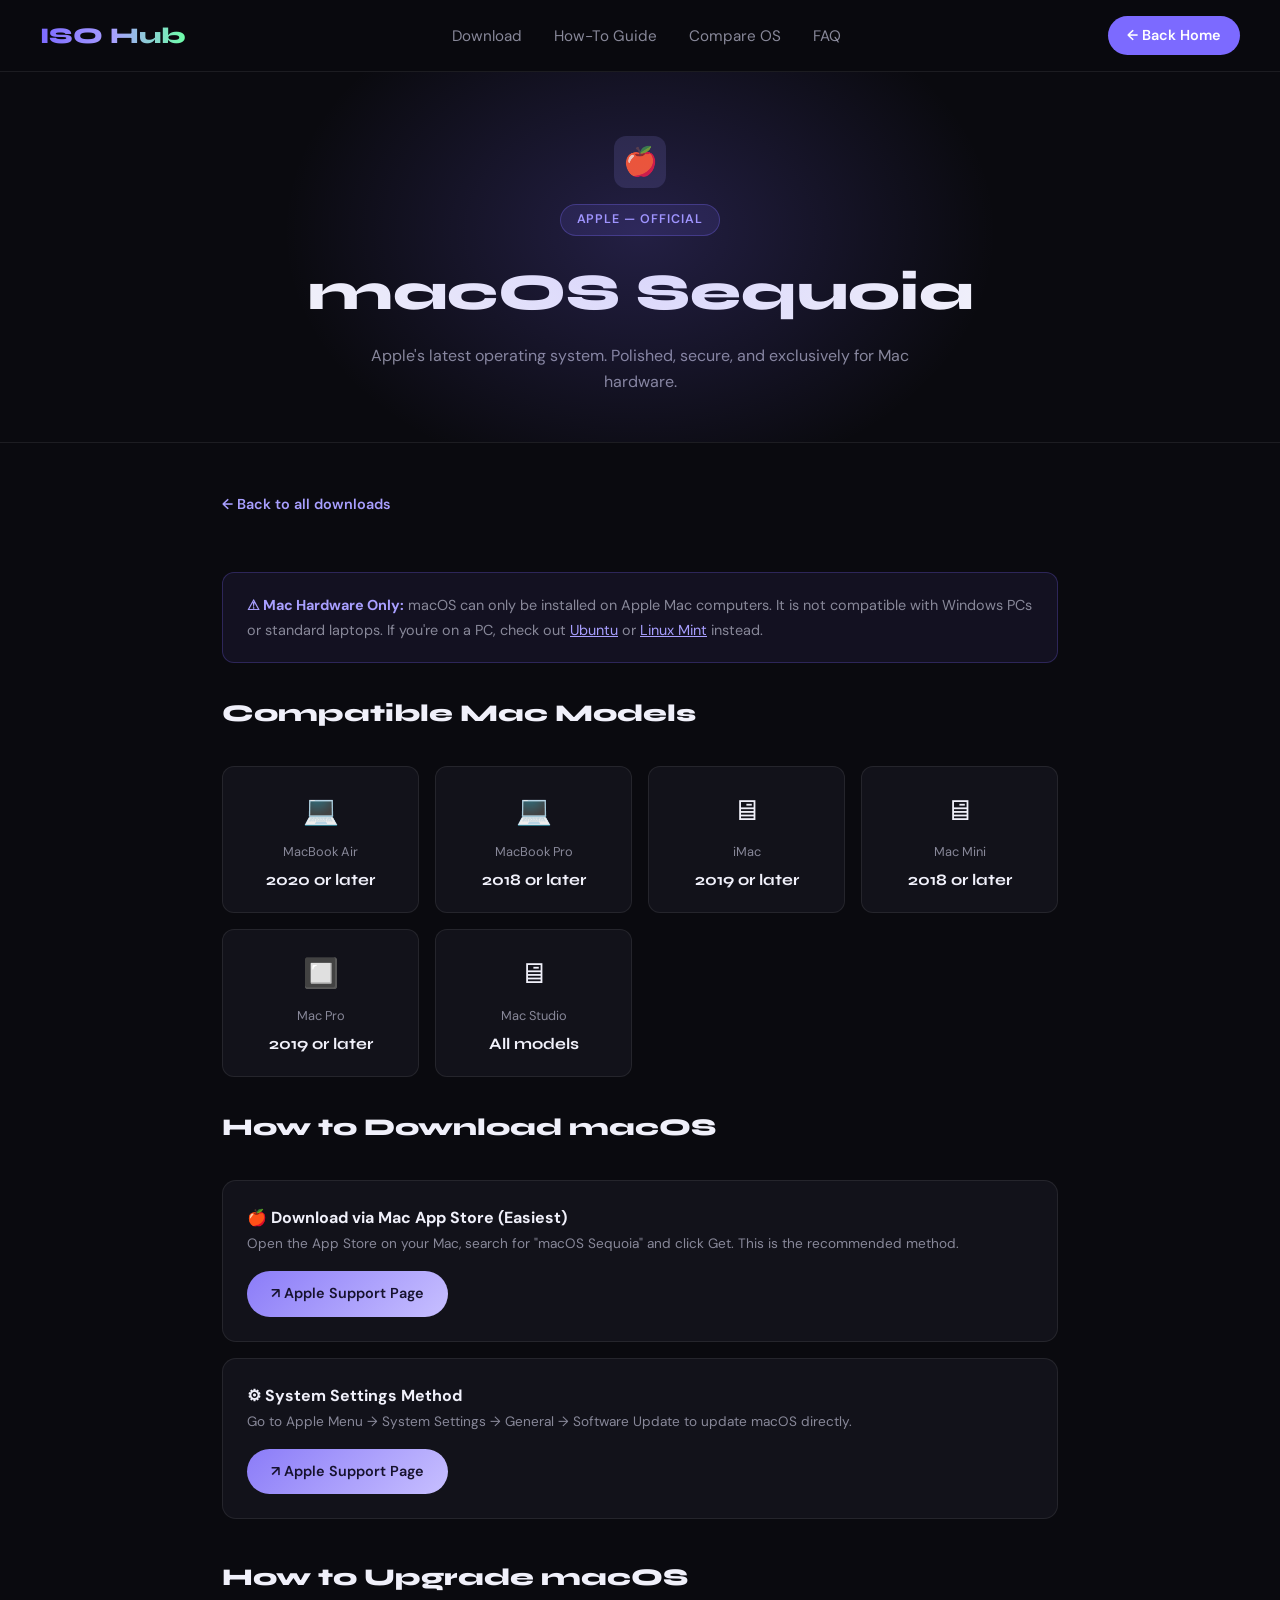
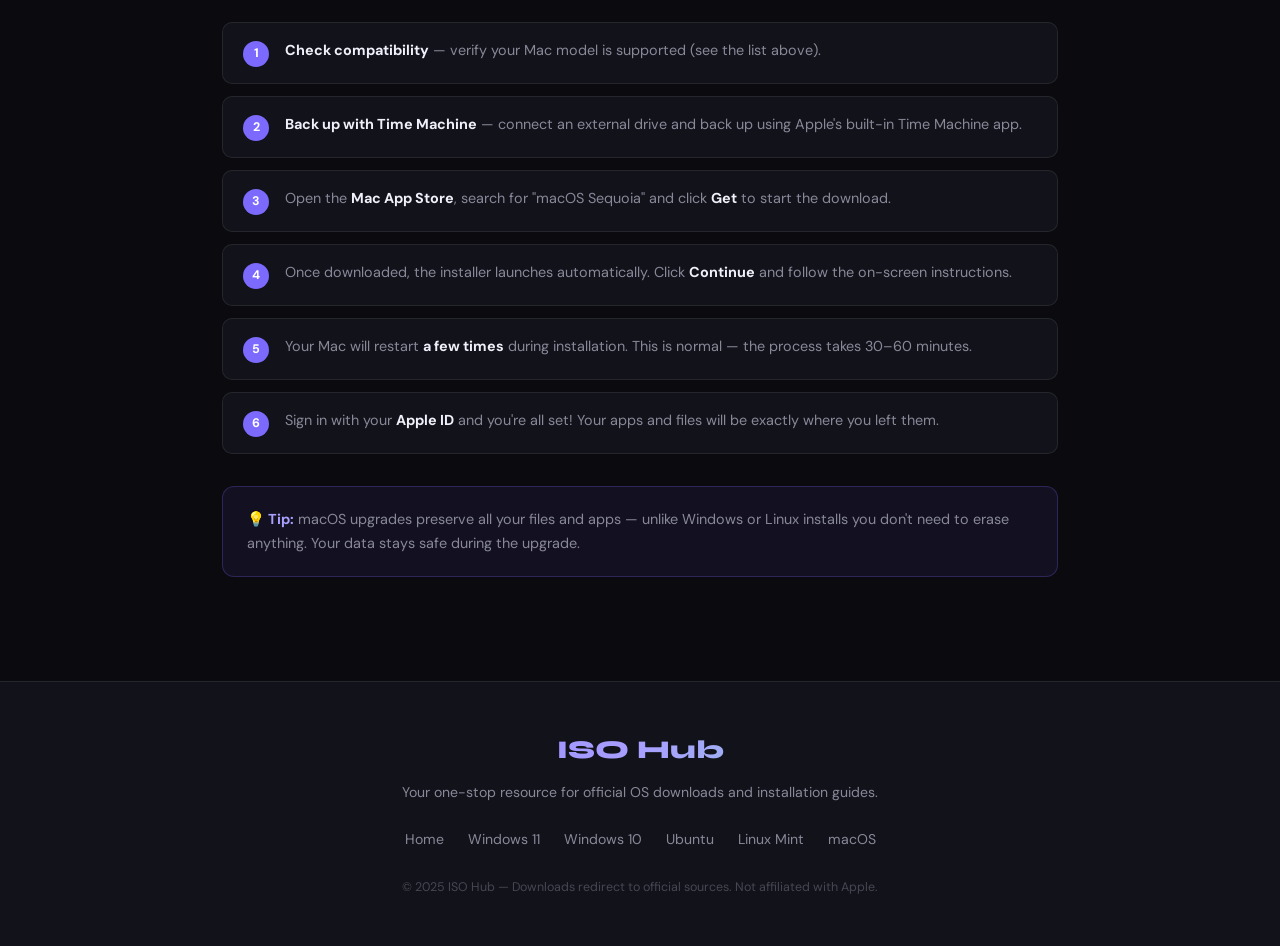
==== macos.html @ 663eac6d "macos.html" ====
<!DOCTYPE html>
<html lang="en">
<head>
<meta charset="UTF-8"/>
<meta name="viewport" content="width=device-width, initial-scale=1.0"/>
<title>macOS Sequoia — ISO Hub</title>
<link href="https://fonts.googleapis.com/css2?family=Syne:wght@400;700;800&family=DM+Sans:wght@400;500;600&display=swap" rel="stylesheet"/>
<link rel="stylesheet" href="style.css"/>
</head>
<body>

<nav>
  <a class="nav-logo" href="index.html">ISO Hub</a>
  <ul class="nav-links">
    <li><a href="index.html#os">Download</a></li>
    <li><a href="index.html#guide">How-To Guide</a></li>
    <li><a href="index.html#compare">Compare OS</a></li>
    <li><a href="index.html#faq">FAQ</a></li>
  </ul>
  <a class="nav-cta" href="index.html">← Back Home</a>
</nav>

<div class="page-hero">
  <div class="hero-glow"></div>
  <div class="os-icon mac" style="margin:0 auto 1rem">🍎</div>
  <span class="section-tag">Apple — Official</span>
  <h1>macOS Sequoia</h1>
  <p>Apple's latest operating system. Polished, secure, and exclusively for Mac hardware.</p>
</div>

<div class="page-content">
  <a class="back-link" href="index.html">← Back to all downloads</a>

  <div class="info-box">
    <strong>⚠ Mac Hardware Only:</strong> macOS can only be installed on Apple Mac computers. It is not compatible with Windows PCs or standard laptops. If you're on a PC, check out <a href="ubuntu.html" style="color:var(--accent2)">Ubuntu</a> or <a href="mint.html" style="color:var(--accent2)">Linux Mint</a> instead.
  </div>

  <h2 class="section-title" style="font-size:1.5rem;margin:2rem 0 1rem">Compatible Mac Models</h2>
  <div class="req-grid">
    <div class="req-card"><div class="req-icon">💻</div><div class="req-label">MacBook Air</div><div class="req-value">2020 or later</div></div>
    <div class="req-card"><div class="req-icon">💻</div><div class="req-label">MacBook Pro</div><div class="req-value">2018 or later</div></div>
    <div class="req-card"><div class="req-icon">🖥</div><div class="req-label">iMac</div><div class="req-value">2019 or later</div></div>
    <div class="req-card"><div class="req-icon">🖥</div><div class="req-label">Mac Mini</div><div class="req-value">2018 or later</div></div>
    <div class="req-card"><div class="req-icon">🔲</div><div class="req-label">Mac Pro</div><div class="req-value">2019 or later</div></div>
    <div class="req-card"><div class="req-icon">🖥</div><div class="req-label">Mac Studio</div><div class="req-value">All models</div></div>
  </div>

  <h2 class="section-title" style="font-size:1.5rem;margin:2rem 0 1rem">How to Download macOS</h2>
  <div class="dl-options">
    <div class="dl-option">
      <div class="dl-option-info">
        <div class="dl-name">🍎 Download via Mac App Store (Easiest)</div>
        <div class="dl-detail">Open the App Store on your Mac, search for "macOS Sequoia" and click Get. This is the recommended method.</div>
      </div>
      <a class="dl-link mac" href="https://support.apple.com/en-us/105113" target="_blank" rel="noopener">↗ Apple Support Page</a>
    </div>
    <div class="dl-option">
      <div class="dl-option-info">
        <div class="dl-name">⚙ System Settings Method</div>
        <div class="dl-detail">Go to Apple Menu → System Settings → General → Software Update to update macOS directly.</div>
      </div>
      <a class="dl-link mac" href="https://support.apple.com/en-us/105113" target="_blank" rel="noopener">↗ Apple Support Page</a>
    </div>
  </div>

  <h2 class="section-title" style="font-size:1.5rem;margin:2.5rem 0 1rem">How to Upgrade macOS</h2>
  <ul class="steps-list">
    <li><div class="step-num">1</div><div class="step-text"><strong>Check compatibility</strong> — verify your Mac model is supported (see the list above).</div></li>
    <li><div class="step-num">2</div><div class="step-text"><strong>Back up with Time Machine</strong> — connect an external drive and back up using Apple's built-in Time Machine app.</div></li>
    <li><div class="step-num">3</div><div class="step-text">Open the <strong>Mac App Store</strong>, search for "macOS Sequoia" and click <strong>Get</strong> to start the download.</div></li>
    <li><div class="step-num">4</div><div class="step-text">Once downloaded, the installer launches automatically. Click <strong>Continue</strong> and follow the on-screen instructions.</div></li>
    <li><div class="step-num">5</div><div class="step-text">Your Mac will restart <strong>a few times</strong> during installation. This is normal — the process takes 30–60 minutes.</div></li>
    <li><div class="step-num">6</div><div class="step-text">Sign in with your <strong>Apple ID</strong> and you're all set! Your apps and files will be exactly where you left them.</div></li>
  </ul>

  <div class="info-box" style="margin-top:2rem">
    <strong>💡 Tip:</strong> macOS upgrades preserve all your files and apps — unlike Windows or Linux installs you don't need to erase anything. Your data stays safe during the upgrade.
  </div>
</div>

<footer>
  <div class="footer-logo">ISO Hub</div>
  <p class="footer-text">Your one-stop resource for official OS downloads and installation guides.</p>
  <div class="footer-links">
    <a href="index.html">Home</a>
    <a href="windows11.html">Windows 11</a>
    <a href="windows10.html">Windows 10</a>
    <a href="ubuntu.html">Ubuntu</a>
    <a href="mint.html">Linux Mint</a>
    <a href="macos.html">macOS</a>
  </div>
  <div class="footer-bottom">© 2025 ISO Hub — Downloads redirect to official sources. Not affiliated with Apple.</div>
</footer>
</body>
</html>
---- style.css ----
/* ── RESET & VARIABLES ── */
*, *::before, *::after { box-sizing: border-box; margin: 0; padding: 0; }

:root {
  --bg:      #0a0a0f;
  --bg2:     #12121a;
  --bg3:     #1a1a26;
  --text:    #f0f0fa;
  --muted:   #888899;
  --border:  rgba(255,255,255,0.08);
  --accent:  #7c6aff;
  --accent2: #a89fff;
  --win:     #0078D4;
  --win2:    #00b4ff;
  --ubu:     #E95420;
  --ubu2:    #ff7a52;
  --mac:     #a29bfe;
  --mac2:    #c7bfff;
  --lin:     #2ecc71;
  --lin2:    #6dffa8;
  --radius:  16px;
  --font-head: 'Syne', sans-serif;
  --font-body: 'DM Sans', sans-serif;
}

html { scroll-behavior: smooth; }

body {
  background: var(--bg);
  color: var(--text);
  font-family: var(--font-body);
  font-size: 16px;
  line-height: 1.6;
  overflow-x: hidden;
}

/* ── NAV ── */
nav {
  position: sticky; top: 0; z-index: 100;
  display: flex; align-items: center; justify-content: space-between;
  padding: 1rem 2.5rem;
  background: rgba(10,10,15,0.88);
  backdrop-filter: blur(18px);
  border-bottom: 1px solid var(--border);
}
.nav-logo {
  font-family: var(--font-head);
  font-size: 1.4rem; font-weight: 800;
  background: linear-gradient(90deg,#7c6aff,#a89fff,#6dffa8);
  -webkit-background-clip: text; -webkit-text-fill-color: transparent;
  text-decoration: none;
}
.nav-links { display: flex; gap: 2rem; list-style: none; }
.nav-links a { color: var(--muted); text-decoration: none; font-size: 0.95rem; transition: color .2s; }
.nav-links a:hover { color: var(--text); }
.nav-cta {
  background: var(--accent); color: #fff;
  padding: .5rem 1.2rem; border-radius: 999px;
  text-decoration: none; font-size: .9rem; font-weight: 600;
  transition: opacity .2s;
}
.nav-cta:hover { opacity: .85; }

/* ── HERO ── */
.hero {
  position: relative; overflow: hidden;
  padding: 7rem 2rem 5rem; text-align: center;
}
.hero-glow {
  position: absolute; top: -140px; left: 50%; transform: translateX(-50%);
  width: 720px; height: 520px;
  background: radial-gradient(ellipse, rgba(124,106,255,.22) 0%, transparent 70%);
  pointer-events: none;
}
.hero h1 {
  font-family: var(--font-head);
  font-size: clamp(2.4rem,6vw,4.5rem);
  font-weight: 800; line-height: 1.1; margin-bottom: 1.25rem;
}
.gradient-text {
  background: linear-gradient(90deg,#7c6aff,#c7bfff,#6dffa8);
  -webkit-background-clip: text; -webkit-text-fill-color: transparent;
}
.hero-sub { color: var(--muted); font-size: 1.1rem; max-width: 600px; margin: 0 auto 2.5rem; }
.hero-btns { display: flex; gap: 1rem; justify-content: center; flex-wrap: wrap; }

/* ── BUTTONS ── */
.btn-primary {
  background: var(--accent); color: #fff;
  padding: .85rem 2rem; border-radius: 999px;
  text-decoration: none; font-weight: 600; font-size: 1rem;
  display: inline-flex; align-items: center; gap: .5rem;
  transition: transform .2s, opacity .2s;
}
.btn-primary:hover { transform: translateY(-2px); opacity: .9; }
.btn-secondary {
  border: 1px solid var(--border); color: var(--text);
  padding: .85rem 2rem; border-radius: 999px;
  text-decoration: none; font-weight: 500; font-size: 1rem;
  transition: background .2s;
}
.btn-secondary:hover { background: var(--bg3); }

/* ── SECTIONS ── */
.section { padding: 5rem 2rem; max-width: 1200px; margin: 0 auto; }
.alt-bg { background: var(--bg2); max-width: 100%; padding: 5rem 2rem; }
.alt-bg > * { max-width: 1200px; margin-left: auto; margin-right: auto; }

.section-tag {
  display: inline-block;
  background: rgba(124,106,255,.13); color: var(--accent2);
  border: 1px solid rgba(124,106,255,.3);
  padding: .3rem 1rem; border-radius: 999px;
  font-size: .78rem; font-weight: 600; letter-spacing: .08em; text-transform: uppercase;
  margin-bottom: 1rem;
}
.section-title {
  font-family: var(--font-head);
  font-size: clamp(1.8rem,4vw,2.7rem); font-weight: 800; margin-bottom: .75rem;
}
.section-sub { color: var(--muted); max-width: 580px; font-size: 1rem; }

/* ── OS CARD GRID ── */
.os-grid {
  display: grid;
  grid-template-columns: repeat(auto-fill, minmax(300px,1fr));
  gap: 1.5rem; margin-top: 3rem;
}
.os-card {
  background: var(--bg2); border: 1px solid var(--border);
  border-radius: var(--radius); padding: 1.75rem;
  position: relative; overflow: hidden;
  transition: transform .25s, box-shadow .25s, border-color .25s;
}
.os-card:hover { transform: translateY(-6px); box-shadow: 0 22px 60px rgba(0,0,0,.45); }
.os-card.windows:hover { border-color: rgba(0,120,212,.4); box-shadow: 0 22px 60px rgba(0,120,212,.12); }
.os-card.ubuntu:hover  { border-color: rgba(233,84,32,.4);  box-shadow: 0 22px 60px rgba(233,84,32,.12); }
.os-card.macos:hover   { border-color: rgba(162,155,254,.4);box-shadow: 0 22px 60px rgba(162,155,254,.12);}
.os-card.linux:hover   { border-color: rgba(46,204,113,.4); box-shadow: 0 22px 60px rgba(46,204,113,.12); }

.card-bar { position: absolute; top: 0; left: 0; right: 0; height: 3px; }
.win-bar { background: linear-gradient(90deg,var(--win),var(--win2)); }
.ubu-bar { background: linear-gradient(90deg,var(--ubu),var(--ubu2)); }
.mac-bar { background: linear-gradient(90deg,var(--mac),var(--mac2)); }
.lin-bar { background: linear-gradient(90deg,var(--lin),var(--lin2)); }

.os-icon {
  width: 52px; height: 52px; border-radius: 12px;
  display: flex; align-items: center; justify-content: center;
  font-size: 1.75rem; margin-bottom: 1rem;
}
.os-icon.win { background: rgba(0,120,212,.15); }
.os-icon.ubu { background: rgba(233,84,32,.15); }
.os-icon.mac { background: rgba(162,155,254,.15); }
.os-icon.lin { background: rgba(46,204,113,.15); }

.os-name    { font-family: var(--font-head); font-size: 1.2rem; font-weight: 700; margin-bottom: .25rem; }
.os-version { color: var(--muted); font-size: .82rem; margin-bottom: .7rem; }
.os-desc    { color: var(--muted); font-size: .9rem; line-height: 1.55; margin-bottom: 1.2rem; }

.os-tags { display: flex; flex-wrap: wrap; gap: .4rem; margin-bottom: 1.4rem; }
.tag {
  font-size: .74rem; padding: .22rem .65rem; border-radius: 999px;
  border: 1px solid var(--border); color: var(--muted);
}
.tag.green  { color:#6dffa8; border-color:rgba(109,255,168,.25); background:rgba(109,255,168,.06); }
.tag.blue   { color:#7ec8ff; border-color:rgba(126,200,255,.25); background:rgba(126,200,255,.06); }
.tag.purple { color:var(--accent2); border-color:rgba(168,159,255,.25); background:rgba(168,159,255,.06); }
.tag.orange { color:#ff9a6d; border-color:rgba(255,154,109,.25); background:rgba(255,154,109,.06); }

.download-btn {
  display: flex; align-items: center; justify-content: center; gap: .5rem;
  width: 100%; padding: .75rem; border-radius: 10px;
  font-weight: 600; font-size: .95rem; text-decoration: none;
  transition: opacity .2s, transform .15s; border: none; cursor: pointer;
}
.download-btn:hover { opacity: .88; transform: scale(.99); }
.btn-win { background: linear-gradient(135deg,var(--win),var(--win2)); color:#fff; }
.btn-ubu { background: linear-gradient(135deg,var(--ubu),var(--ubu2)); color:#fff; }
.btn-mac { background: linear-gradient(135deg,#8b7cf8,var(--mac2));  color:#16122e; }
.btn-lin { background: linear-gradient(135deg,var(--lin),var(--lin2)); color:#061a0e; }

/* ── DISTRO GRID ── */
.distro-grid {
  display: grid;
  grid-template-columns: repeat(auto-fill, minmax(220px,1fr));
  gap: 1rem; margin-top: 2.5rem;
}
.distro-card {
  background: var(--bg2); border: 1px solid var(--border);
  border-radius: 12px; padding: 1.1rem 1.25rem;
  display: flex; align-items: center; gap: .9rem;
  text-decoration: none; color: var(--text);
  transition: background .2s, border-color .2s, transform .2s;
}
.distro-card:hover { background: var(--bg3); border-color:rgba(124,106,255,.35); transform:translateY(-3px); }
.distro-logo { font-size: 1.65rem; }
.distro-name { font-weight: 600; font-size: .95rem; margin-bottom: .15rem; }
.distro-use  { color: var(--muted); font-size: .78rem; }

/* ── GUIDE CARDS ── */
.guide-cards {
  display: grid;
  grid-template-columns: repeat(auto-fill,minmax(300px,1fr));
  gap: 1.5rem; margin-top: 3rem;
}
.guide-card {
  background: var(--bg3); border: 1px solid var(--border);
  border-radius: var(--radius); padding: 2rem;
  position: relative; overflow: hidden;
  transition: transform .25s, border-color .25s;
}
.guide-card:hover { transform: translateY(-4px); border-color: rgba(124,106,255,.4); }
.guide-step {
  font-family: var(--font-head); font-size: 3.5rem; font-weight: 800;
  color: rgba(124,106,255,.1); position: absolute; top: .75rem; right: 1.25rem; line-height: 1;
}
.guide-icon  { font-size: 1.9rem; margin-bottom: .9rem; }
.guide-title { font-family: var(--font-head); font-size: 1.05rem; font-weight: 700; margin-bottom: .45rem; }
.guide-text  { color: var(--muted); font-size: .88rem; line-height: 1.65; }
.guide-text strong { color: var(--text); }

/* ── COMPARISON TABLE ── */
.compare-wrap {
  overflow-x: auto; margin-top: 2.5rem;
  border-radius: var(--radius); border: 1px solid var(--border);
}
table { width: 100%; border-collapse: collapse; background: var(--bg2); }
thead tr { background: var(--bg3); }
th {
  padding: 1rem 1.25rem; text-align: left;
  font-family: var(--font-head); font-size: .88rem; font-weight: 700;
  color: var(--muted); border-bottom: 1px solid var(--border); white-space: nowrap;
}
td { padding: .9rem 1.25rem; font-size: .88rem; border-bottom: 1px solid var(--border); }
tr:last-child td { border-bottom: none; }
tr:hover td { background: rgba(255,255,255,.02); }
.check { color: #6dffa8; }
.cross  { color: #ff7a7a; }
.half   { color: #ffcc6d; }

/* ── FAQ ── */
.faq-list { margin-top: 2.5rem; display: flex; flex-direction: column; gap: .75rem; }
.faq-item { background: var(--bg2); border: 1px solid var(--border); border-radius: 12px; overflow: hidden; }
.faq-q {
  width: 100%; background: none; border: none; cursor: pointer;
  display: flex; justify-content: space-between; align-items: center;
  padding: 1.2rem 1.5rem; color: var(--text);
  font-family: var(--font-body); font-size: .98rem; font-weight: 600;
  text-align: left; transition: background .2s;
}
.faq-q:hover { background: var(--bg3); }
.faq-q .arrow { font-size: .9rem; color: var(--muted); transition: transform .25s; }
.faq-q.open .arrow { transform: rotate(180deg); }
.faq-a {
  max-height: 0; overflow: hidden;
  transition: max-height .35s ease, padding .25s ease;
  color: var(--muted); font-size: .9rem; line-height: 1.7; padding: 0 1.5rem;
}
.faq-a.open { max-height: 300px; padding: 0 1.5rem 1.2rem; }

/* ── DOWNLOAD PAGE (sub-pages) ── */
.page-hero {
  padding: 4rem 2rem 3rem; text-align: center;
  border-bottom: 1px solid var(--border); position: relative; overflow: hidden;
}
.page-hero .hero-glow { top: -100px; }
.page-hero h1 { font-family: var(--font-head); font-size: clamp(2rem,5vw,3.2rem); font-weight: 800; margin-bottom: .6rem; }
.page-hero p  { color: var(--muted); font-size: 1rem; max-width: 560px; margin: 0 auto; }

.page-content { max-width: 900px; margin: 0 auto; padding: 3rem 2rem 5rem; }

.req-grid {
  display: grid; grid-template-columns: repeat(auto-fill,minmax(180px,1fr));
  gap: 1rem; margin: 2rem 0;
}
.req-card {
  background: var(--bg2); border: 1px solid var(--border);
  border-radius: 12px; padding: 1.25rem; text-align: center;
}
.req-icon  { font-size: 1.8rem; margin-bottom: .6rem; }
.req-label { color: var(--muted); font-size: .8rem; margin-bottom: .25rem; }
.req-value { font-family: var(--font-head); font-weight: 700; font-size: 1rem; }

.dl-options { display: flex; flex-direction: column; gap: 1rem; margin: 2rem 0; }
.dl-option {
  background: var(--bg2); border: 1px solid var(--border);
  border-radius: 14px; padding: 1.5rem;
  display: flex; align-items: center; justify-content: space-between;
  gap: 1rem; flex-wrap: wrap;
  transition: border-color .2s, background .2s;
}
.dl-option:hover { background: var(--bg3); }
.dl-option-info .dl-name { font-weight: 700; font-size: 1rem; margin-bottom: .2rem; }
.dl-option-info .dl-detail { color: var(--muted); font-size: .85rem; }
.dl-link {
  display: inline-flex; align-items: center; gap: .5rem;
  padding: .7rem 1.5rem; border-radius: 999px;
  font-weight: 600; font-size: .9rem; text-decoration: none;
  white-space: nowrap; transition: opacity .2s, transform .15s;
}
.dl-link:hover { opacity: .88; transform: translateY(-1px); }
.dl-link.win { background: linear-gradient(135deg,var(--win),var(--win2)); color:#fff; }
.dl-link.ubu { background: linear-gradient(135deg,var(--ubu),var(--ubu2)); color:#fff; }
.dl-link.mac { background: linear-gradient(135deg,#8b7cf8,var(--mac2)); color:#16122e; }
.dl-link.lin { background: linear-gradient(135deg,var(--lin),var(--lin2)); color:#061a0e; }

.info-box {
  background: rgba(124,106,255,.08); border: 1px solid rgba(124,106,255,.25);
  border-radius: 12px; padding: 1.25rem 1.5rem; margin: 1.5rem 0;
  color: var(--muted); font-size: .9rem; line-height: 1.7;
}
.info-box strong { color: var(--accent2); }

.steps-list { list-style: none; display: flex; flex-direction: column; gap: .75rem; margin: 1.5rem 0; }
.steps-list li {
  display: flex; gap: 1rem; align-items: flex-start;
  background: var(--bg2); border: 1px solid var(--border);
  border-radius: 10px; padding: 1rem 1.25rem;
}
.step-num {
  background: var(--accent); color: #fff;
  width: 26px; height: 26px; border-radius: 50%;
  display: flex; align-items: center; justify-content: center;
  font-size: .78rem; font-weight: 700; flex-shrink: 0; margin-top: 2px;
}
.step-text { font-size: .9rem; line-height: 1.6; color: var(--muted); }
.step-text strong { color: var(--text); }

.back-link {
  display: inline-flex; align-items: center; gap: .5rem;
  color: var(--accent2); text-decoration: none; font-size: .9rem; font-weight: 600;
  margin-bottom: 2rem; transition: gap .2s;
}
.back-link:hover { gap: .8rem; }

/* ── FOOTER ── */
footer {
  background: var(--bg2); border-top: 1px solid var(--border);
  padding: 3rem 2rem; text-align: center;
}
.footer-logo {
  font-family: var(--font-head); font-size: 1.6rem; font-weight: 800;
  background: linear-gradient(90deg,#7c6aff,#a89fff,#6dffa8);
  -webkit-background-clip: text; -webkit-text-fill-color: transparent;
  margin-bottom: .65rem;
}
.footer-text  { color: var(--muted); font-size: .88rem; margin-bottom: 1.5rem; }
.footer-links { display: flex; gap: 1.5rem; justify-content: center; flex-wrap: wrap; }
.footer-links a { color: var(--muted); text-decoration: none; font-size: .88rem; transition: color .2s; }
.footer-links a:hover { color: var(--text); }
.footer-bottom { margin-top: 1.75rem; color: rgba(136,136,153,.45); font-size: .78rem; }

/* ── SCROLL REVEAL ── */
.reveal { opacity: 0; transform: translateY(26px); transition: opacity .6s ease, transform .6s ease; }
.reveal.visible { opacity: 1; transform: none; }

/* ── RESPONSIVE ── */
@media (max-width: 640px) {
  nav { padding: 1rem 1.25rem; }
  .nav-links { display: none; }
  .hero { padding: 5rem 1.25rem 3.5rem; }
  .section { padding: 3rem 1.25rem; }
  .dl-option { flex-direction: column; align-items: flex-start; }
}
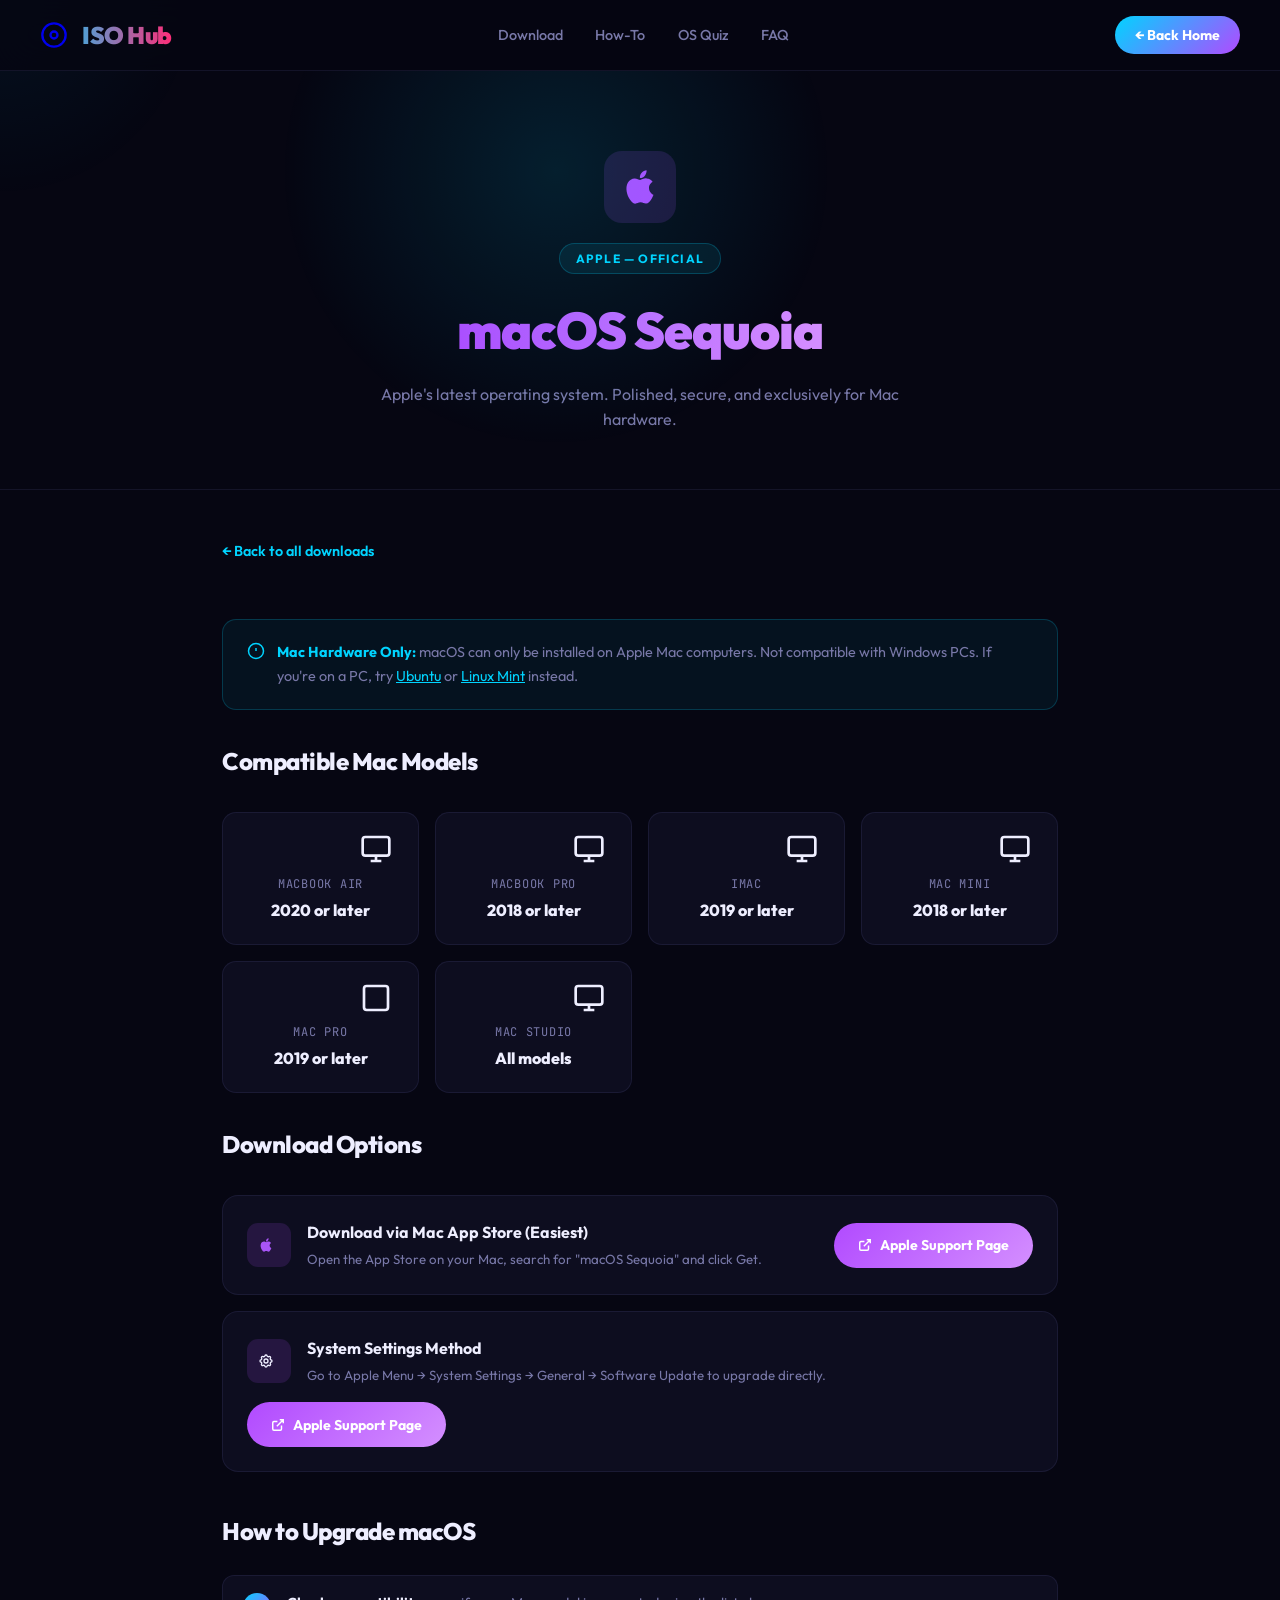
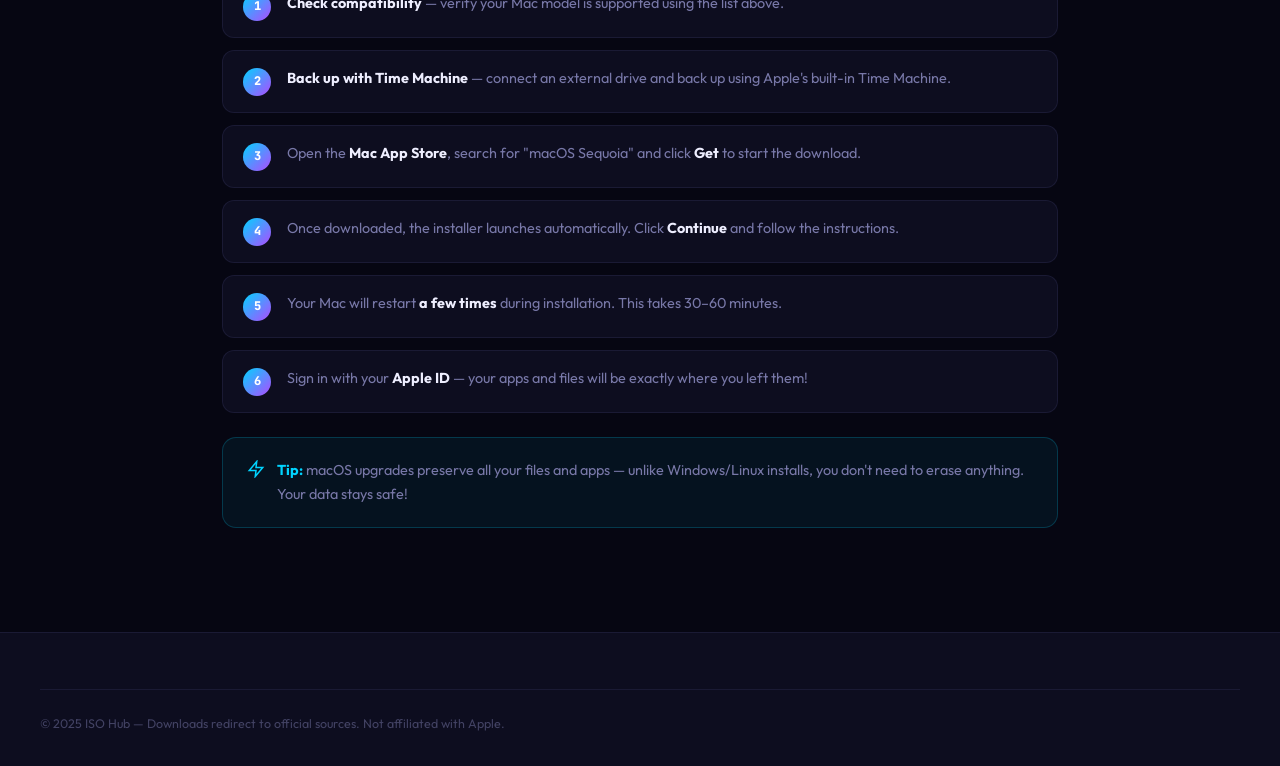
==== commit b0c10b36: "Add files via upload" ====
--- a/macos.html
+++ b/macos.html
@@ -1,95 +1,63 @@
 <!DOCTYPE html>
 <html lang="en">
 <head>
-<meta charset="UTF-8"/>
-<meta name="viewport" content="width=device-width, initial-scale=1.0"/>
+<meta charset="UTF-8"/><meta name="viewport" content="width=device-width, initial-scale=1.0"/>
 <title>macOS Sequoia — ISO Hub</title>
-<link href="https://fonts.googleapis.com/css2?family=Syne:wght@400;700;800&family=DM+Sans:wght@400;500;600&display=swap" rel="stylesheet"/>
+<link rel="icon" href="data:image/svg+xml,%3Csvg xmlns='http://www.w3.org/2000/svg' viewBox='0 0 24 24' fill='none' stroke='%2300d4ff' stroke-width='2'%3E%3Ccircle cx='12' cy='12' r='10'/%3E%3Ccircle cx='12' cy='12' r='3' fill='%2300d4ff'/%3E%3C/svg%3E"/>
 <link rel="stylesheet" href="style.css"/>
 </head>
 <body>
-
+<div class="particles" id="particles"></div>
+<div class="cursor-glow" id="cursorGlow"></div>
 <nav>
-  <a class="nav-logo" href="index.html">ISO Hub</a>
-  <ul class="nav-links">
-    <li><a href="index.html#os">Download</a></li>
-    <li><a href="index.html#guide">How-To Guide</a></li>
-    <li><a href="index.html#compare">Compare OS</a></li>
-    <li><a href="index.html#faq">FAQ</a></li>
-  </ul>
-  <a class="nav-cta" href="index.html">← Back Home</a>
+  <a class="nav-logo" href="index.html"><svg width="16" height="16" fill="none" viewBox="0 0 24 24" stroke="currentColor" stroke-width="2" style="vertical-align:middle;margin-right:6px"><circle cx="12" cy="12" r="10"/><circle cx="12" cy="12" r="3"/></svg> ISO Hub</a>
+  <ul class="nav-links"><li><a href="index.html#os">Download</a></li><li><a href="index.html#guide">How-To</a></li><li><a href="index.html#quiz">OS Quiz</a></li><li><a href="index.html#faq">FAQ</a></li></ul>
+  <div class="nav-right"><a class="nav-cta" href="index.html">← Back Home</a><button class="hamburger" id="hamburgerBtn"><span></span><span></span><span></span></button></div>
 </nav>
-
+<div class="mobile-menu" id="mobileMenu"><a href="index.html"><svg width="16" height="16" fill="none" viewBox="0 0 24 24" stroke="currentColor" stroke-width="2" style="vertical-align:middle;margin-right:6px"><path d="M3 9l9-7 9 7v11a2 2 0 01-2 2H5a2 2 0 01-2-2z"/><polyline points="9 22 9 12 15 12 15 22"/></svg> Home</a><a href="index.html#os"><svg width="16" height="16" fill="none" viewBox="0 0 24 24" stroke="currentColor" stroke-width="2" style="vertical-align:middle"><path d="M4 16v1a3 3 0 003 3h10a3 3 0 003-3v-1m-4-4l-4 4m0 0l-4-4m4 4V4"/></svg> All Downloads</a><a href="index.html#guide"><svg width="16" height="16" fill="none" viewBox="0 0 24 24" stroke="currentColor" stroke-width="2" style="vertical-align:middle"><path d="M12 6.253v13m0-13C10.832 5.477 9.246 5 7.5 5S4.168 5.477 3 6.253v13C4.168 18.477 5.754 18 7.5 18s3.332.477 4.5 1.253m0-13C13.168 5.477 14.754 5 16.5 5c1.747 0 3.332.477 4.5 1.253v13C19.832 18.477 18.247 18 16.5 18c-1.746 0-3.332.477-4.5 1.253"/></svg> Install Guide</a><a href="index.html#quiz"><svg width="16" height="16" fill="none" viewBox="0 0 24 24" stroke="currentColor" stroke-width="2" style="vertical-align:middle;margin-right:6px"><path d="M9.663 17h4.673M12 3v1m6.364 1.636l-.707.707M21 12h-1M4 12H3m3.343-5.657l-.707-.707m2.828 9.9a5 5 0 117.072 0l-.548.547A3.374 3.374 0 0014 18.469V19a2 2 0 11-4 0v-.531c0-.895-.356-1.754-.988-2.386l-.548-.547z"/></svg> OS Quiz</a></div>
 <div class="page-hero">
-  <div class="hero-glow"></div>
-  <div class="os-icon mac" style="margin:0 auto 1rem">🍎</div>
+  <div class="hero-glow-1"></div>
+  <div class="os-icon-wrap mac-icon" style="width:72px;height:72px;border-radius:18px;margin:0 auto 1.25rem;display:flex;align-items:center;justify-content:center">
+    <svg viewBox="0 0 24 24" fill="#b14aff" style="width:40px;height:40px"><path d="M18.71 19.5c-.83 1.24-1.71 2.45-3.05 2.47-1.34.03-1.77-.79-3.29-.79-1.53 0-2 .77-3.27.82-1.31.05-2.3-1.32-3.14-2.53C4.25 17 2.94 12.45 4.7 9.39c.87-1.52 2.43-2.48 4.12-2.51 1.28-.02 2.5.87 3.29.87.78 0 2.26-1.07 3.8-.91.65.03 2.47.26 3.64 1.98-.09.06-2.17 1.28-2.15 3.81.03 3.02 2.65 4.03 2.68 4.04-.03.07-.42 1.44-1.38 2.83M13 3.5c.73-.83 1.94-1.46 2.94-1.5.13 1.17-.34 2.35-1.04 3.19-.69.85-1.83 1.51-2.95 1.42-.15-1.15.41-2.35 1.05-3.11z"/></svg>
+  </div>
   <span class="section-tag">Apple — Official</span>
-  <h1>macOS Sequoia</h1>
+  <h1><span style="background:linear-gradient(90deg,#b14aff,#d48fff);-webkit-background-clip:text;-webkit-text-fill-color:transparent">macOS Sequoia</span></h1>
   <p>Apple's latest operating system. Polished, secure, and exclusively for Mac hardware.</p>
 </div>
-
 <div class="page-content">
   <a class="back-link" href="index.html">← Back to all downloads</a>
-
-  <div class="info-box">
-    <strong>⚠ Mac Hardware Only:</strong> macOS can only be installed on Apple Mac computers. It is not compatible with Windows PCs or standard laptops. If you're on a PC, check out <a href="ubuntu.html" style="color:var(--accent2)">Ubuntu</a> or <a href="mint.html" style="color:var(--accent2)">Linux Mint</a> instead.
-  </div>
-
+  <div class="info-box"><svg viewBox="0 0 24 24" fill="none" stroke="currentColor" stroke-width="2"><circle cx="12" cy="12" r="10"/><line x1="12" y1="8" x2="12" y2="12"/><line x1="12" y1="16" x2="12.01" y2="16"/></svg><div><strong>Mac Hardware Only:</strong> macOS can only be installed on Apple Mac computers. Not compatible with Windows PCs. If you're on a PC, try <a href="ubuntu.html">Ubuntu</a> or <a href="mint.html">Linux Mint</a> instead.</div></div>
   <h2 class="section-title" style="font-size:1.5rem;margin:2rem 0 1rem">Compatible Mac Models</h2>
   <div class="req-grid">
-    <div class="req-card"><div class="req-icon">💻</div><div class="req-label">MacBook Air</div><div class="req-value">2020 or later</div></div>
-    <div class="req-card"><div class="req-icon">💻</div><div class="req-label">MacBook Pro</div><div class="req-value">2018 or later</div></div>
-    <div class="req-card"><div class="req-icon">🖥</div><div class="req-label">iMac</div><div class="req-value">2019 or later</div></div>
-    <div class="req-card"><div class="req-icon">🖥</div><div class="req-label">Mac Mini</div><div class="req-value">2018 or later</div></div>
-    <div class="req-card"><div class="req-icon">🔲</div><div class="req-label">Mac Pro</div><div class="req-value">2019 or later</div></div>
-    <div class="req-card"><div class="req-icon">🖥</div><div class="req-label">Mac Studio</div><div class="req-value">All models</div></div>
+    <div class="req-card"><div class="req-icon"><svg width="16" height="16" fill="none" viewBox="0 0 24 24" stroke="currentColor" stroke-width="2" style="vertical-align:middle;margin-right:6px"><rect x="2" y="3" width="20" height="14" rx="2"/><path d="M8 21h8M12 17v4"/></svg></div><div class="req-label">MacBook Air</div><div class="req-value">2020 or later</div></div>
+    <div class="req-card"><div class="req-icon"><svg width="16" height="16" fill="none" viewBox="0 0 24 24" stroke="currentColor" stroke-width="2" style="vertical-align:middle;margin-right:6px"><rect x="2" y="3" width="20" height="14" rx="2"/><path d="M8 21h8M12 17v4"/></svg></div><div class="req-label">MacBook Pro</div><div class="req-value">2018 or later</div></div>
+    <div class="req-card"><div class="req-icon"><svg width="16" height="16" fill="none" viewBox="0 0 24 24" stroke="currentColor" stroke-width="2" style="vertical-align:middle;margin-right:6px"><rect x="2" y="3" width="20" height="14" rx="2"/><path d="M8 21h8M12 17v4"/></svg></div><div class="req-label">iMac</div><div class="req-value">2019 or later</div></div>
+    <div class="req-card"><div class="req-icon"><svg width="16" height="16" fill="none" viewBox="0 0 24 24" stroke="currentColor" stroke-width="2" style="vertical-align:middle;margin-right:6px"><rect x="2" y="3" width="20" height="14" rx="2"/><path d="M8 21h8M12 17v4"/></svg></div><div class="req-label">Mac Mini</div><div class="req-value">2018 or later</div></div>
+    <div class="req-card"><div class="req-icon"><svg width="16" height="16" fill="none" viewBox="0 0 24 24" stroke="currentColor" stroke-width="2" style="vertical-align:middle;margin-right:6px"><rect x="3" y="3" width="18" height="18" rx="2"/></svg></div><div class="req-label">Mac Pro</div><div class="req-value">2019 or later</div></div>
+    <div class="req-card"><div class="req-icon"><svg width="16" height="16" fill="none" viewBox="0 0 24 24" stroke="currentColor" stroke-width="2" style="vertical-align:middle;margin-right:6px"><rect x="2" y="3" width="20" height="14" rx="2"/><path d="M8 21h8M12 17v4"/></svg></div><div class="req-label">Mac Studio</div><div class="req-value">All models</div></div>
   </div>
-
-  <h2 class="section-title" style="font-size:1.5rem;margin:2rem 0 1rem">How to Download macOS</h2>
+  <h2 class="section-title" style="font-size:1.5rem;margin:2rem 0 1rem">Download Options</h2>
   <div class="dl-options">
     <div class="dl-option">
-      <div class="dl-option-info">
-        <div class="dl-name">🍎 Download via Mac App Store (Easiest)</div>
-        <div class="dl-detail">Open the App Store on your Mac, search for "macOS Sequoia" and click Get. This is the recommended method.</div>
-      </div>
-      <a class="dl-link mac" href="https://support.apple.com/en-us/105113" target="_blank" rel="noopener">↗ Apple Support Page</a>
+      <div class="dl-option-left"><div class="dl-option-icon" style="background:rgba(177,74,255,.15)"><svg width="16" height="16" viewBox="0 0 24 24" fill="#a855f7" style="vertical-align:middle;margin-right:6px"><path d="M18.71 19.5c-.83 1.24-1.71 2.45-3.05 2.47-1.34.03-1.77-.79-3.29-.79-1.53 0-2 .77-3.27.82-1.31.05-2.3-1.32-3.14-2.53C4.25 17 2.94 12.45 4.7 9.39c.87-1.52 2.43-2.48 4.12-2.51 1.28-.02 2.5.87 3.29.87.78 0 2.26-1.07 3.8-.91.65.03 2.47.26 3.64 1.98-.09.06-2.17 1.28-2.15 3.81.03 3.02 2.65 4.03 2.68 4.04-.03.07-.42 1.44-1.38 2.83M13 3.5c.73-.83 1.94-1.46 2.94-1.5.13 1.17-.34 2.35-1.04 3.19-.69.85-1.83 1.51-2.95 1.42-.15-1.15.41-2.35 1.05-3.11z"/></svg></div><div><div class="dl-name">Download via Mac App Store (Easiest)</div><div class="dl-detail">Open the App Store on your Mac, search for "macOS Sequoia" and click Get.</div></div></div>
+      <a class="dl-link mac" href="https://support.apple.com/en-us/105113" target="_blank" rel="noopener"><svg width="14" height="14" fill="none" viewBox="0 0 24 24" stroke="currentColor" stroke-width="2.5"><path d="M18 13v6a2 2 0 01-2 2H5a2 2 0 01-2-2V8a2 2 0 012-2h6M15 3h6v6M10 14L21 3"/></svg> Apple Support Page</a>
     </div>
     <div class="dl-option">
-      <div class="dl-option-info">
-        <div class="dl-name">⚙ System Settings Method</div>
-        <div class="dl-detail">Go to Apple Menu → System Settings → General → Software Update to update macOS directly.</div>
-      </div>
-      <a class="dl-link mac" href="https://support.apple.com/en-us/105113" target="_blank" rel="noopener">↗ Apple Support Page</a>
+      <div class="dl-option-left"><div class="dl-option-icon" style="background:rgba(177,74,255,.15)"><svg width="16" height="16" fill="none" viewBox="0 0 24 24" stroke="currentColor" stroke-width="2" style="vertical-align:middle;margin-right:6px"><path d="M10.325 4.317c.426-1.756 2.924-1.756 3.35 0a1.724 1.724 0 002.573 1.066c1.543-.94 3.31.826 2.37 2.37a1.724 1.724 0 001.065 2.572c1.756.426 1.756 2.924 0 3.35a1.724 1.724 0 00-1.066 2.573c.94 1.543-.826 3.31-2.37 2.37a1.724 1.724 0 00-2.572 1.065c-.426 1.756-2.924 1.756-3.35 0a1.724 1.724 0 00-2.573-1.066c-1.543.94-3.31-.826-2.37-2.37a1.724 1.724 0 00-1.065-2.572c-1.756-.426-1.756-2.924 0-3.35a1.724 1.724 0 001.066-2.573c-.94-1.543.826-3.31 2.37-2.37.996.608 2.296.07 2.572-1.065z"/><circle cx="12" cy="12" r="3"/></svg></div><div><div class="dl-name">System Settings Method</div><div class="dl-detail">Go to Apple Menu → System Settings → General → Software Update to upgrade directly.</div></div></div>
+      <a class="dl-link mac" href="https://support.apple.com/en-us/105113" target="_blank" rel="noopener"><svg width="14" height="14" fill="none" viewBox="0 0 24 24" stroke="currentColor" stroke-width="2.5"><path d="M18 13v6a2 2 0 01-2 2H5a2 2 0 01-2-2V8a2 2 0 012-2h6M15 3h6v6M10 14L21 3"/></svg> Apple Support Page</a>
     </div>
   </div>
-
   <h2 class="section-title" style="font-size:1.5rem;margin:2.5rem 0 1rem">How to Upgrade macOS</h2>
   <ul class="steps-list">
-    <li><div class="step-num">1</div><div class="step-text"><strong>Check compatibility</strong> — verify your Mac model is supported (see the list above).</div></li>
-    <li><div class="step-num">2</div><div class="step-text"><strong>Back up with Time Machine</strong> — connect an external drive and back up using Apple's built-in Time Machine app.</div></li>
+    <li><div class="step-num">1</div><div class="step-text"><strong>Check compatibility</strong> — verify your Mac model is supported using the list above.</div></li>
+    <li><div class="step-num">2</div><div class="step-text"><strong>Back up with Time Machine</strong> — connect an external drive and back up using Apple's built-in Time Machine.</div></li>
     <li><div class="step-num">3</div><div class="step-text">Open the <strong>Mac App Store</strong>, search for "macOS Sequoia" and click <strong>Get</strong> to start the download.</div></li>
-    <li><div class="step-num">4</div><div class="step-text">Once downloaded, the installer launches automatically. Click <strong>Continue</strong> and follow the on-screen instructions.</div></li>
-    <li><div class="step-num">5</div><div class="step-text">Your Mac will restart <strong>a few times</strong> during installation. This is normal — the process takes 30–60 minutes.</div></li>
-    <li><div class="step-num">6</div><div class="step-text">Sign in with your <strong>Apple ID</strong> and you're all set! Your apps and files will be exactly where you left them.</div></li>
+    <li><div class="step-num">4</div><div class="step-text">Once downloaded, the installer launches automatically. Click <strong>Continue</strong> and follow the instructions.</div></li>
+    <li><div class="step-num">5</div><div class="step-text">Your Mac will restart <strong>a few times</strong> during installation. This takes 30–60 minutes.</div></li>
+    <li><div class="step-num">6</div><div class="step-text">Sign in with your <strong>Apple ID</strong> — your apps and files will be exactly where you left them!</div></li>
   </ul>
-
-  <div class="info-box" style="margin-top:2rem">
-    <strong>💡 Tip:</strong> macOS upgrades preserve all your files and apps — unlike Windows or Linux installs you don't need to erase anything. Your data stays safe during the upgrade.
-  </div>
+  <div class="info-box"><svg viewBox="0 0 24 24" fill="none" stroke="currentColor" stroke-width="2"><polygon points="13 2 3 14 12 14 11 22 21 10 12 10 13 2"/></svg><div><strong>Tip:</strong> macOS upgrades preserve all your files and apps — unlike Windows/Linux installs, you don't need to erase anything. Your data stays safe!</div></div>
 </div>
-
-<footer>
-  <div class="footer-logo">ISO Hub</div>
-  <p class="footer-text">Your one-stop resource for official OS downloads and installation guides.</p>
-  <div class="footer-links">
-    <a href="index.html">Home</a>
-    <a href="windows11.html">Windows 11</a>
-    <a href="windows10.html">Windows 10</a>
-    <a href="ubuntu.html">Ubuntu</a>
-    <a href="mint.html">Linux Mint</a>
-    <a href="macos.html">macOS</a>
-  </div>
-  <div class="footer-bottom">© 2025 ISO Hub — Downloads redirect to official sources. Not affiliated with Apple.</div>
-</footer>
-</body>
-</html>
+<footer><div class="footer-inner"><div class="footer-bottom"><span class="footer-copy">© 2025 ISO Hub — Downloads redirect to official sources. Not affiliated with Apple.</span></div></div></footer>
+<script src="script.js"></script>
+</body></html>
--- a/style.css
+++ b/style.css
@@ -1,26 +1,42 @@
-/* ── RESET & VARIABLES ── */
+@import url('https://fonts.googleapis.com/css2?family=Outfit:wght@300;400;500;600;700;800;900&family=JetBrains+Mono:wght@400;500&display=swap');
+
 *, *::before, *::after { box-sizing: border-box; margin: 0; padding: 0; }
 
 :root {
-  --bg:      #0a0a0f;
-  --bg2:     #12121a;
-  --bg3:     #1a1a26;
-  --text:    #f0f0fa;
-  --muted:   #888899;
-  --border:  rgba(255,255,255,0.08);
-  --accent:  #7c6aff;
-  --accent2: #a89fff;
-  --win:     #0078D4;
-  --win2:    #00b4ff;
-  --ubu:     #E95420;
-  --ubu2:    #ff7a52;
-  --mac:     #a29bfe;
-  --mac2:    #c7bfff;
-  --lin:     #2ecc71;
-  --lin2:    #6dffa8;
-  --radius:  16px;
-  --font-head: 'Syne', sans-serif;
-  --font-body: 'DM Sans', sans-serif;
+  --bg:       #060612;
+  --bg2:      #0d0d1f;
+  --bg3:      #13132b;
+  --bg4:      #1a1a38;
+  --text:     #eeeeff;
+  --muted:    #7878a8;
+  --border:   rgba(120,120,200,0.12);
+  --border2:  rgba(120,120,200,0.22);
+
+  /* NEW vibrant palette */
+  --cyan:     #00d4ff;
+  --cyan2:    #00ffee;
+  --pink:     #ff2d78;
+  --pink2:    #ff6ba8;
+  --amber:    #ffaa00;
+  --amber2:   #ffd060;
+  --green:    #00e676;
+  --green2:   #69ffb0;
+  --purple:   #b14aff;
+  --purple2:  #d48fff;
+
+  /* OS colors */
+  --win:      #00a8ff;
+  --win2:     #60d0ff;
+  --ubu:      #ff5722;
+  --ubu2:     #ff8a65;
+  --mac:      #b14aff;
+  --mac2:     #d48fff;
+  --lin:      #00e676;
+  --lin2:     #69ffb0;
+
+  --radius:   18px;
+  --font:     'Outfit', sans-serif;
+  --mono:     'JetBrains Mono', monospace;
 }
 
 html { scroll-behavior: smooth; }
@@ -28,10 +44,35 @@
 body {
   background: var(--bg);
   color: var(--text);
-  font-family: var(--font-body);
+  font-family: var(--font);
   font-size: 16px;
   line-height: 1.6;
   overflow-x: hidden;
+}
+
+/* ── ANIMATED BG PARTICLES ── */
+.particles {
+  position: fixed; inset: 0; pointer-events: none; z-index: 0; overflow: hidden;
+}
+.particle {
+  position: absolute; border-radius: 50%;
+  animation: float linear infinite;
+  opacity: 0;
+}
+@keyframes float {
+  0%   { transform: translateY(100vh) scale(0); opacity: 0; }
+  10%  { opacity: 1; }
+  90%  { opacity: 0.6; }
+  100% { transform: translateY(-10vh) scale(1); opacity: 0; }
+}
+
+/* ── CURSOR GLOW ── */
+.cursor-glow {
+  position: fixed; width: 400px; height: 400px;
+  background: radial-gradient(circle, rgba(0,212,255,0.06) 0%, transparent 70%);
+  border-radius: 50%; pointer-events: none; z-index: 0;
+  transform: translate(-50%, -50%);
+  transition: left 0.1s ease, top 0.1s ease;
 }
 
 /* ── NAV ── */
@@ -39,104 +80,197 @@
   position: sticky; top: 0; z-index: 100;
   display: flex; align-items: center; justify-content: space-between;
   padding: 1rem 2.5rem;
-  background: rgba(10,10,15,0.88);
-  backdrop-filter: blur(18px);
+  background: rgba(6,6,18,0.85);
+  backdrop-filter: blur(20px);
   border-bottom: 1px solid var(--border);
 }
 .nav-logo {
-  font-family: var(--font-head);
-  font-size: 1.4rem; font-weight: 800;
-  background: linear-gradient(90deg,#7c6aff,#a89fff,#6dffa8);
+  font-family: var(--font); font-size: 1.5rem; font-weight: 900;
+  background: linear-gradient(90deg, var(--cyan), var(--pink));
   -webkit-background-clip: text; -webkit-text-fill-color: transparent;
-  text-decoration: none;
-}
-.nav-links { display: flex; gap: 2rem; list-style: none; }
-.nav-links a { color: var(--muted); text-decoration: none; font-size: 0.95rem; transition: color .2s; }
-.nav-links a:hover { color: var(--text); }
+  text-decoration: none; letter-spacing: -0.5px;
+  display: flex; align-items: center; gap: 0.5rem;
+}
+.nav-logo svg { width: 28px; height: 28px; flex-shrink: 0; }
+.nav-links { display: flex; gap: 0.25rem; list-style: none; }
+.nav-links a {
+  color: var(--muted); text-decoration: none; font-size: 0.9rem; font-weight: 500;
+  padding: 0.4rem 0.9rem; border-radius: 8px;
+  transition: color .2s, background .2s;
+}
+.nav-links a:hover { color: var(--text); background: var(--bg3); }
+.nav-right { display: flex; align-items: center; gap: 0.75rem; }
 .nav-cta {
-  background: var(--accent); color: #fff;
-  padding: .5rem 1.2rem; border-radius: 999px;
-  text-decoration: none; font-size: .9rem; font-weight: 600;
-  transition: opacity .2s;
-}
-.nav-cta:hover { opacity: .85; }
+  background: linear-gradient(135deg, var(--cyan), var(--purple));
+  color: #fff; padding: .5rem 1.25rem; border-radius: 999px;
+  text-decoration: none; font-size: .875rem; font-weight: 700;
+  transition: opacity .2s, transform .2s; white-space: nowrap;
+}
+.nav-cta:hover { opacity: .88; transform: translateY(-1px); }
+
+/* Hamburger */
+.hamburger {
+  display: none; flex-direction: column; gap: 5px; cursor: pointer;
+  background: none; border: none; padding: 6px;
+}
+.hamburger span {
+  display: block; width: 24px; height: 2px;
+  background: var(--text); border-radius: 2px;
+  transition: transform .3s, opacity .3s;
+}
+.hamburger.open span:nth-child(1) { transform: translateY(7px) rotate(45deg); }
+.hamburger.open span:nth-child(2) { opacity: 0; }
+.hamburger.open span:nth-child(3) { transform: translateY(-7px) rotate(-45deg); }
+
+.mobile-menu {
+  display: none; position: fixed; top: 65px; left: 0; right: 0;
+  background: rgba(6,6,18,0.97); backdrop-filter: blur(20px);
+  border-bottom: 1px solid var(--border);
+  padding: 1.5rem 2rem; z-index: 99;
+  flex-direction: column; gap: 0.5rem;
+}
+.mobile-menu.open { display: flex; }
+.mobile-menu a {
+  color: var(--text); text-decoration: none; font-size: 1rem; font-weight: 500;
+  padding: 0.75rem 1rem; border-radius: 10px;
+  transition: background .2s; display: flex; align-items: center; gap: 0.75rem;
+}
+.mobile-menu a:hover { background: var(--bg3); }
 
 /* ── HERO ── */
 .hero {
   position: relative; overflow: hidden;
-  padding: 7rem 2rem 5rem; text-align: center;
-}
-.hero-glow {
-  position: absolute; top: -140px; left: 50%; transform: translateX(-50%);
-  width: 720px; height: 520px;
-  background: radial-gradient(ellipse, rgba(124,106,255,.22) 0%, transparent 70%);
-  pointer-events: none;
-}
+  padding: 8rem 2rem 6rem; text-align: center; z-index: 1;
+}
+.hero-glow-1 {
+  position: absolute; top: -200px; left: 20%; width: 600px; height: 600px;
+  background: radial-gradient(circle, rgba(0,212,255,.12) 0%, transparent 65%);
+  pointer-events: none; animation: pulse 4s ease-in-out infinite;
+}
+.hero-glow-2 {
+  position: absolute; top: -100px; right: 15%; width: 500px; height: 500px;
+  background: radial-gradient(circle, rgba(255,45,120,.1) 0%, transparent 65%);
+  pointer-events: none; animation: pulse 4s ease-in-out infinite 2s;
+}
+@keyframes pulse { 0%,100% { transform: scale(1); } 50% { transform: scale(1.15); } }
+
+.hero-badge {
+  display: inline-flex; align-items: center; gap: 0.5rem;
+  background: rgba(0,212,255,0.08); border: 1px solid rgba(0,212,255,0.25);
+  color: var(--cyan); padding: .35rem 1rem; border-radius: 999px;
+  font-size: .78rem; font-weight: 700; letter-spacing: .1em; text-transform: uppercase;
+  margin-bottom: 1.5rem; animation: fadeDown 0.6s ease both;
+}
+.hero-badge svg { width: 14px; height: 14px; }
+
 .hero h1 {
-  font-family: var(--font-head);
-  font-size: clamp(2.4rem,6vw,4.5rem);
-  font-weight: 800; line-height: 1.1; margin-bottom: 1.25rem;
-}
-.gradient-text {
-  background: linear-gradient(90deg,#7c6aff,#c7bfff,#6dffa8);
-  -webkit-background-clip: text; -webkit-text-fill-color: transparent;
-}
-.hero-sub { color: var(--muted); font-size: 1.1rem; max-width: 600px; margin: 0 auto 2.5rem; }
-.hero-btns { display: flex; gap: 1rem; justify-content: center; flex-wrap: wrap; }
+  font-size: clamp(2.8rem, 7vw, 5.5rem); font-weight: 900;
+  line-height: 1.05; margin-bottom: 1.5rem; letter-spacing: -1.5px;
+  animation: fadeUp 0.7s ease 0.1s both;
+}
+.grad-cyan  { background: linear-gradient(90deg,var(--cyan),var(--cyan2)); -webkit-background-clip:text; -webkit-text-fill-color:transparent; }
+.grad-pink  { background: linear-gradient(90deg,var(--pink),var(--pink2)); -webkit-background-clip:text; -webkit-text-fill-color:transparent; }
+.grad-full  { background: linear-gradient(90deg,var(--cyan),var(--purple),var(--pink)); -webkit-background-clip:text; -webkit-text-fill-color:transparent; }
+
+.hero-sub {
+  color: var(--muted); font-size: 1.15rem; max-width: 580px;
+  margin: 0 auto 2.5rem; animation: fadeUp 0.7s ease 0.2s both;
+}
+.hero-btns {
+  display: flex; gap: 1rem; justify-content: center; flex-wrap: wrap;
+  animation: fadeUp 0.7s ease 0.3s both;
+}
+
+/* ── SEARCH BAR ── */
+.search-wrap {
+  max-width: 520px; margin: 3rem auto 0; position: relative;
+  animation: fadeUp 0.7s ease 0.4s both;
+}
+.search-wrap svg {
+  position: absolute; left: 1.1rem; top: 50%; transform: translateY(-50%);
+  color: var(--muted); width: 20px; height: 20px; pointer-events: none;
+}
+#searchInput {
+  width: 100%; padding: 1rem 1rem 1rem 3rem;
+  background: var(--bg2); border: 1px solid var(--border2);
+  border-radius: 14px; color: var(--text); font-family: var(--font);
+  font-size: 1rem; outline: none; transition: border-color .25s, box-shadow .25s;
+}
+#searchInput::placeholder { color: var(--muted); }
+#searchInput:focus {
+  border-color: var(--cyan);
+  box-shadow: 0 0 0 3px rgba(0,212,255,0.12);
+}
+#noResults {
+  display: none; text-align: center; color: var(--muted);
+  padding: 3rem; font-size: 1rem; grid-column: 1/-1;
+}
 
 /* ── BUTTONS ── */
 .btn-primary {
-  background: var(--accent); color: #fff;
-  padding: .85rem 2rem; border-radius: 999px;
+  display: inline-flex; align-items: center; gap: .6rem;
+  background: linear-gradient(135deg, var(--cyan), var(--purple));
+  color: #fff; padding: .9rem 2.2rem; border-radius: 999px;
+  text-decoration: none; font-weight: 700; font-size: 1rem;
+  transition: transform .2s, opacity .2s, box-shadow .2s;
+  box-shadow: 0 4px 24px rgba(0,212,255,0.25);
+}
+.btn-primary:hover { transform: translateY(-3px); opacity: .92; box-shadow: 0 8px 32px rgba(0,212,255,0.35); }
+.btn-primary svg { width: 18px; height: 18px; }
+
+.btn-secondary {
+  display: inline-flex; align-items: center; gap: .6rem;
+  border: 1px solid var(--border2); color: var(--text);
+  padding: .9rem 2.2rem; border-radius: 999px;
   text-decoration: none; font-weight: 600; font-size: 1rem;
-  display: inline-flex; align-items: center; gap: .5rem;
-  transition: transform .2s, opacity .2s;
-}
-.btn-primary:hover { transform: translateY(-2px); opacity: .9; }
-.btn-secondary {
-  border: 1px solid var(--border); color: var(--text);
-  padding: .85rem 2rem; border-radius: 999px;
-  text-decoration: none; font-weight: 500; font-size: 1rem;
-  transition: background .2s;
-}
-.btn-secondary:hover { background: var(--bg3); }
+  transition: background .2s, border-color .2s;
+}
+.btn-secondary:hover { background: var(--bg3); border-color: var(--border2); }
+.btn-secondary svg { width: 18px; height: 18px; }
 
 /* ── SECTIONS ── */
-.section { padding: 5rem 2rem; max-width: 1200px; margin: 0 auto; }
-.alt-bg { background: var(--bg2); max-width: 100%; padding: 5rem 2rem; }
-.alt-bg > * { max-width: 1200px; margin-left: auto; margin-right: auto; }
+.section { padding: 5rem 2rem; max-width: 1200px; margin: 0 auto; position: relative; z-index: 1; }
+.alt-section { background: var(--bg2); padding: 5rem 2rem; position: relative; z-index: 1; }
+.alt-section .section { padding-top: 0; padding-bottom: 0; }
 
 .section-tag {
-  display: inline-block;
-  background: rgba(124,106,255,.13); color: var(--accent2);
-  border: 1px solid rgba(124,106,255,.3);
+  display: inline-flex; align-items: center; gap: .4rem;
+  background: rgba(0,212,255,.08); color: var(--cyan);
+  border: 1px solid rgba(0,212,255,.22);
   padding: .3rem 1rem; border-radius: 999px;
-  font-size: .78rem; font-weight: 600; letter-spacing: .08em; text-transform: uppercase;
+  font-size: .75rem; font-weight: 700; letter-spacing: .1em; text-transform: uppercase;
   margin-bottom: 1rem;
 }
+.section-tag svg { width: 12px; height: 12px; }
 .section-title {
-  font-family: var(--font-head);
-  font-size: clamp(1.8rem,4vw,2.7rem); font-weight: 800; margin-bottom: .75rem;
-}
-.section-sub { color: var(--muted); max-width: 580px; font-size: 1rem; }
-
-/* ── OS CARD GRID ── */
+  font-size: clamp(1.9rem, 4vw, 2.8rem); font-weight: 800;
+  margin-bottom: .75rem; letter-spacing: -0.5px;
+}
+.section-sub { color: var(--muted); max-width: 560px; font-size: 1rem; line-height: 1.7; }
+
+/* ── OS CARDS ── */
 .os-grid {
-  display: grid;
-  grid-template-columns: repeat(auto-fill, minmax(300px,1fr));
+  display: grid; grid-template-columns: repeat(auto-fill, minmax(320px, 1fr));
   gap: 1.5rem; margin-top: 3rem;
 }
 .os-card {
   background: var(--bg2); border: 1px solid var(--border);
   border-radius: var(--radius); padding: 1.75rem;
   position: relative; overflow: hidden;
-  transition: transform .25s, box-shadow .25s, border-color .25s;
-}
-.os-card:hover { transform: translateY(-6px); box-shadow: 0 22px 60px rgba(0,0,0,.45); }
-.os-card.windows:hover { border-color: rgba(0,120,212,.4); box-shadow: 0 22px 60px rgba(0,120,212,.12); }
-.os-card.ubuntu:hover  { border-color: rgba(233,84,32,.4);  box-shadow: 0 22px 60px rgba(233,84,32,.12); }
-.os-card.macos:hover   { border-color: rgba(162,155,254,.4);box-shadow: 0 22px 60px rgba(162,155,254,.12);}
-.os-card.linux:hover   { border-color: rgba(46,204,113,.4); box-shadow: 0 22px 60px rgba(46,204,113,.12); }
+  transition: transform .3s cubic-bezier(.34,1.56,.64,1), box-shadow .3s, border-color .3s;
+  cursor: default;
+}
+.os-card::after {
+  content: ''; position: absolute; inset: 0; opacity: 0;
+  transition: opacity .3s; pointer-events: none;
+  background: radial-gradient(600px circle at var(--mouse-x,50%) var(--mouse-y,50%), rgba(255,255,255,0.04), transparent 40%);
+}
+.os-card:hover::after { opacity: 1; }
+.os-card:hover { transform: translateY(-8px) scale(1.01); }
+.os-card.windows:hover { border-color: rgba(0,168,255,.4); box-shadow: 0 24px 64px rgba(0,168,255,.15); }
+.os-card.ubuntu:hover  { border-color: rgba(255,87,34,.4);  box-shadow: 0 24px 64px rgba(255,87,34,.15); }
+.os-card.macos:hover   { border-color: rgba(177,74,255,.4); box-shadow: 0 24px 64px rgba(177,74,255,.15); }
+.os-card.linux:hover   { border-color: rgba(0,230,118,.4);  box-shadow: 0 24px 64px rgba(0,230,118,.15); }
 
 .card-bar { position: absolute; top: 0; left: 0; right: 0; height: 3px; }
 .win-bar { background: linear-gradient(90deg,var(--win),var(--win2)); }
@@ -144,64 +278,71 @@
 .mac-bar { background: linear-gradient(90deg,var(--mac),var(--mac2)); }
 .lin-bar { background: linear-gradient(90deg,var(--lin),var(--lin2)); }
 
-.os-icon {
-  width: 52px; height: 52px; border-radius: 12px;
+.card-header { display: flex; align-items: flex-start; gap: 1rem; margin-bottom: 1rem; }
+.os-icon-wrap {
+  width: 54px; height: 54px; border-radius: 14px; flex-shrink: 0;
   display: flex; align-items: center; justify-content: center;
-  font-size: 1.75rem; margin-bottom: 1rem;
-}
-.os-icon.win { background: rgba(0,120,212,.15); }
-.os-icon.ubu { background: rgba(233,84,32,.15); }
-.os-icon.mac { background: rgba(162,155,254,.15); }
-.os-icon.lin { background: rgba(46,204,113,.15); }
-
-.os-name    { font-family: var(--font-head); font-size: 1.2rem; font-weight: 700; margin-bottom: .25rem; }
-.os-version { color: var(--muted); font-size: .82rem; margin-bottom: .7rem; }
-.os-desc    { color: var(--muted); font-size: .9rem; line-height: 1.55; margin-bottom: 1.2rem; }
+}
+.os-icon-wrap svg { width: 30px; height: 30px; }
+.win-icon { background: rgba(0,168,255,.15); }
+.ubu-icon { background: rgba(255,87,34,.15); }
+.mac-icon { background: rgba(177,74,255,.15); }
+.lin-icon { background: rgba(0,230,118,.15); }
+
+.os-name    { font-size: 1.2rem; font-weight: 800; margin-bottom: .15rem; letter-spacing: -0.3px; }
+.os-version { color: var(--muted); font-size: .8rem; font-family: var(--mono); }
+.os-desc    { color: var(--muted); font-size: .88rem; line-height: 1.6; margin-bottom: 1.2rem; }
 
 .os-tags { display: flex; flex-wrap: wrap; gap: .4rem; margin-bottom: 1.4rem; }
 .tag {
-  font-size: .74rem; padding: .22rem .65rem; border-radius: 999px;
-  border: 1px solid var(--border); color: var(--muted);
-}
-.tag.green  { color:#6dffa8; border-color:rgba(109,255,168,.25); background:rgba(109,255,168,.06); }
-.tag.blue   { color:#7ec8ff; border-color:rgba(126,200,255,.25); background:rgba(126,200,255,.06); }
-.tag.purple { color:var(--accent2); border-color:rgba(168,159,255,.25); background:rgba(168,159,255,.06); }
-.tag.orange { color:#ff9a6d; border-color:rgba(255,154,109,.25); background:rgba(255,154,109,.06); }
+  font-size: .72rem; font-weight: 600; padding: .2rem .6rem;
+  border-radius: 6px; border: 1px solid var(--border);
+  color: var(--muted); font-family: var(--mono);
+}
+.tag.cyan   { color:var(--cyan);   border-color:rgba(0,212,255,.25);  background:rgba(0,212,255,.07); }
+.tag.green  { color:var(--green);  border-color:rgba(0,230,118,.25);  background:rgba(0,230,118,.07); }
+.tag.pink   { color:var(--pink2);  border-color:rgba(255,45,120,.25); background:rgba(255,45,120,.07); }
+.tag.amber  { color:var(--amber2); border-color:rgba(255,170,0,.25);  background:rgba(255,170,0,.07); }
+.tag.purple { color:var(--purple2);border-color:rgba(177,74,255,.25); background:rgba(177,74,255,.07); }
 
 .download-btn {
-  display: flex; align-items: center; justify-content: center; gap: .5rem;
-  width: 100%; padding: .75rem; border-radius: 10px;
-  font-weight: 600; font-size: .95rem; text-decoration: none;
-  transition: opacity .2s, transform .15s; border: none; cursor: pointer;
-}
+  display: flex; align-items: center; justify-content: center; gap: .6rem;
+  width: 100%; padding: .8rem; border-radius: 12px;
+  font-weight: 700; font-size: .9rem; text-decoration: none;
+  transition: opacity .2s, transform .15s, box-shadow .2s;
+}
+.download-btn svg { width: 16px; height: 16px; }
 .download-btn:hover { opacity: .88; transform: scale(.99); }
-.btn-win { background: linear-gradient(135deg,var(--win),var(--win2)); color:#fff; }
-.btn-ubu { background: linear-gradient(135deg,var(--ubu),var(--ubu2)); color:#fff; }
-.btn-mac { background: linear-gradient(135deg,#8b7cf8,var(--mac2));  color:#16122e; }
-.btn-lin { background: linear-gradient(135deg,var(--lin),var(--lin2)); color:#061a0e; }
+.btn-win { background: linear-gradient(135deg,var(--win),var(--win2)); color:#fff; box-shadow:0 4px 16px rgba(0,168,255,.25); }
+.btn-ubu { background: linear-gradient(135deg,var(--ubu),var(--ubu2)); color:#fff; box-shadow:0 4px 16px rgba(255,87,34,.25); }
+.btn-mac { background: linear-gradient(135deg,var(--mac),var(--mac2)); color:#fff; box-shadow:0 4px 16px rgba(177,74,255,.25); }
+.btn-lin { background: linear-gradient(135deg,var(--lin),var(--lin2)); color:#060612; box-shadow:0 4px 16px rgba(0,230,118,.25); }
 
 /* ── DISTRO GRID ── */
 .distro-grid {
-  display: grid;
-  grid-template-columns: repeat(auto-fill, minmax(220px,1fr));
+  display: grid; grid-template-columns: repeat(auto-fill, minmax(230px,1fr));
   gap: 1rem; margin-top: 2.5rem;
 }
 .distro-card {
   background: var(--bg2); border: 1px solid var(--border);
-  border-radius: 12px; padding: 1.1rem 1.25rem;
-  display: flex; align-items: center; gap: .9rem;
+  border-radius: 14px; padding: 1.1rem 1.25rem;
+  display: flex; align-items: center; gap: 1rem;
   text-decoration: none; color: var(--text);
-  transition: background .2s, border-color .2s, transform .2s;
-}
-.distro-card:hover { background: var(--bg3); border-color:rgba(124,106,255,.35); transform:translateY(-3px); }
-.distro-logo { font-size: 1.65rem; }
-.distro-name { font-weight: 600; font-size: .95rem; margin-bottom: .15rem; }
-.distro-use  { color: var(--muted); font-size: .78rem; }
+  transition: background .2s, border-color .2s, transform .25s cubic-bezier(.34,1.56,.64,1);
+}
+.distro-card:hover { background: var(--bg3); border-color: rgba(0,212,255,.3); transform: translateY(-4px); }
+.distro-icon {
+  width: 42px; height: 42px; border-radius: 10px; flex-shrink: 0;
+  display: flex; align-items: center; justify-content: center;
+  background: var(--bg3); font-size: 1.3rem;
+}
+.distro-icon svg { width: 22px; height: 22px; }
+.distro-name { font-weight: 700; font-size: .92rem; margin-bottom: .1rem; }
+.distro-use  { color: var(--muted); font-size: .76rem; }
 
 /* ── GUIDE CARDS ── */
 .guide-cards {
-  display: grid;
-  grid-template-columns: repeat(auto-fill,minmax(300px,1fr));
+  display: grid; grid-template-columns: repeat(auto-fill, minmax(300px,1fr));
   gap: 1.5rem; margin-top: 3rem;
 }
 .guide-card {
@@ -210,17 +351,44 @@
   position: relative; overflow: hidden;
   transition: transform .25s, border-color .25s;
 }
-.guide-card:hover { transform: translateY(-4px); border-color: rgba(124,106,255,.4); }
+.guide-card:hover { transform: translateY(-5px); border-color: rgba(0,212,255,.3); }
 .guide-step {
-  font-family: var(--font-head); font-size: 3.5rem; font-weight: 800;
-  color: rgba(124,106,255,.1); position: absolute; top: .75rem; right: 1.25rem; line-height: 1;
-}
-.guide-icon  { font-size: 1.9rem; margin-bottom: .9rem; }
-.guide-title { font-family: var(--font-head); font-size: 1.05rem; font-weight: 700; margin-bottom: .45rem; }
+  font-size: 4rem; font-weight: 900; color: rgba(0,212,255,.07);
+  position: absolute; top: .5rem; right: 1.25rem; line-height: 1;
+  font-family: var(--mono);
+}
+.guide-icon-wrap {
+  width: 46px; height: 46px; border-radius: 12px;
+  display: flex; align-items: center; justify-content: center;
+  background: rgba(0,212,255,.1); margin-bottom: 1rem;
+}
+.guide-icon-wrap svg { width: 22px; height: 22px; color: var(--cyan); }
+.guide-title { font-size: 1.05rem; font-weight: 700; margin-bottom: .45rem; }
 .guide-text  { color: var(--muted); font-size: .88rem; line-height: 1.65; }
 .guide-text strong { color: var(--text); }
 
-/* ── COMPARISON TABLE ── */
+/* ── TOOLS GRID ── */
+.tools-grid {
+  display: grid; grid-template-columns: repeat(auto-fill, minmax(230px,1fr));
+  gap: 1rem; margin-top: 1.5rem;
+}
+.tool-card {
+  background: var(--bg2); border: 1px solid var(--border);
+  border-radius: 14px; padding: 1.25rem;
+  text-decoration: none; color: var(--text);
+  display: flex; align-items: center; gap: 1rem;
+  transition: background .2s, border-color .2s, transform .25s;
+}
+.tool-card:hover { background: var(--bg4); border-color: rgba(0,212,255,.3); transform: translateY(-3px); }
+.tool-icon {
+  width: 44px; height: 44px; border-radius: 11px; flex-shrink: 0;
+  display: flex; align-items: center; justify-content: center;
+  font-size: 1.4rem;
+}
+.tool-name   { font-weight: 700; font-size: .92rem; margin-bottom: .1rem; }
+.tool-desc   { color: var(--muted); font-size: .76rem; }
+
+/* ── COMPARE TABLE ── */
 .compare-wrap {
   overflow-x: auto; margin-top: 2.5rem;
   border-radius: var(--radius); border: 1px solid var(--border);
@@ -229,137 +397,219 @@
 thead tr { background: var(--bg3); }
 th {
   padding: 1rem 1.25rem; text-align: left;
-  font-family: var(--font-head); font-size: .88rem; font-weight: 700;
-  color: var(--muted); border-bottom: 1px solid var(--border); white-space: nowrap;
+  font-size: .82rem; font-weight: 700; color: var(--muted);
+  border-bottom: 1px solid var(--border); white-space: nowrap;
+  font-family: var(--mono); letter-spacing: .05em; text-transform: uppercase;
 }
 td { padding: .9rem 1.25rem; font-size: .88rem; border-bottom: 1px solid var(--border); }
 tr:last-child td { border-bottom: none; }
-tr:hover td { background: rgba(255,255,255,.02); }
-.check { color: #6dffa8; }
-.cross  { color: #ff7a7a; }
-.half   { color: #ffcc6d; }
+tr:hover td { background: rgba(0,212,255,.03); }
+.check { color: var(--green); }
+.cross  { color: var(--pink); }
+.half   { color: var(--amber2); }
+
+/* ── QUIZ ── */
+.quiz-wrap {
+  background: var(--bg2); border: 1px solid var(--border);
+  border-radius: var(--radius); padding: 2.5rem;
+  max-width: 680px; margin: 3rem auto 0;
+}
+.quiz-progress-bar {
+  height: 4px; background: var(--bg3); border-radius: 4px; margin-bottom: 2rem; overflow: hidden;
+}
+.quiz-progress-fill {
+  height: 100%; border-radius: 4px;
+  background: linear-gradient(90deg, var(--cyan), var(--purple));
+  transition: width .4s ease;
+}
+.quiz-q-label { color: var(--muted); font-size: .78rem; font-family: var(--mono); text-transform: uppercase; letter-spacing: .1em; margin-bottom: .75rem; }
+.quiz-question { font-size: 1.3rem; font-weight: 700; margin-bottom: 1.75rem; line-height: 1.4; }
+.quiz-options { display: flex; flex-direction: column; gap: .75rem; }
+.quiz-option {
+  background: var(--bg3); border: 1px solid var(--border);
+  border-radius: 12px; padding: 1rem 1.25rem;
+  cursor: pointer; font-size: .95rem; font-weight: 500;
+  display: flex; align-items: center; gap: 1rem;
+  transition: background .2s, border-color .2s, transform .15s;
+  text-align: left; color: var(--text); font-family: var(--font);
+}
+.quiz-option:hover { background: var(--bg4); border-color: rgba(0,212,255,.35); transform: translateX(4px); }
+.quiz-option svg { width: 18px; height: 18px; color: var(--muted); flex-shrink: 0; }
+.quiz-result {
+  display: none; text-align: center; padding: 1rem 0;
+}
+.quiz-result-icon {
+  width: 80px; height: 80px; border-radius: 20px; margin: 0 auto 1.25rem;
+  display: flex; align-items: center; justify-content: center; font-size: 2.5rem;
+}
+.quiz-result h3 { font-size: 1.6rem; font-weight: 800; margin-bottom: .5rem; }
+.quiz-result p  { color: var(--muted); font-size: .95rem; line-height: 1.6; margin-bottom: 1.5rem; }
+.quiz-restart {
+  background: none; border: 1px solid var(--border2); color: var(--muted);
+  padding: .6rem 1.5rem; border-radius: 999px; cursor: pointer;
+  font-family: var(--font); font-size: .88rem; font-weight: 600;
+  transition: background .2s, color .2s;
+}
+.quiz-restart:hover { background: var(--bg3); color: var(--text); }
 
 /* ── FAQ ── */
 .faq-list { margin-top: 2.5rem; display: flex; flex-direction: column; gap: .75rem; }
-.faq-item { background: var(--bg2); border: 1px solid var(--border); border-radius: 12px; overflow: hidden; }
+.faq-item { background: var(--bg2); border: 1px solid var(--border); border-radius: 14px; overflow: hidden; }
 .faq-q {
   width: 100%; background: none; border: none; cursor: pointer;
   display: flex; justify-content: space-between; align-items: center;
   padding: 1.2rem 1.5rem; color: var(--text);
-  font-family: var(--font-body); font-size: .98rem; font-weight: 600;
-  text-align: left; transition: background .2s;
+  font-family: var(--font); font-size: .98rem; font-weight: 600;
+  text-align: left; transition: background .2s; gap: 1rem;
 }
 .faq-q:hover { background: var(--bg3); }
-.faq-q .arrow { font-size: .9rem; color: var(--muted); transition: transform .25s; }
-.faq-q.open .arrow { transform: rotate(180deg); }
+.faq-q-left { display: flex; align-items: center; gap: .85rem; }
+.faq-q-left svg { width: 18px; height: 18px; color: var(--cyan); flex-shrink: 0; }
+.faq-arrow {
+  width: 28px; height: 28px; border-radius: 50%; border: 1px solid var(--border);
+  display: flex; align-items: center; justify-content: center; flex-shrink: 0;
+  transition: transform .25s, background .2s;
+}
+.faq-arrow svg { width: 12px; height: 12px; color: var(--muted); }
+.faq-q.open .faq-arrow { transform: rotate(180deg); background: rgba(0,212,255,.1); }
 .faq-a {
   max-height: 0; overflow: hidden;
   transition: max-height .35s ease, padding .25s ease;
-  color: var(--muted); font-size: .9rem; line-height: 1.7; padding: 0 1.5rem;
-}
-.faq-a.open { max-height: 300px; padding: 0 1.5rem 1.2rem; }
-
-/* ── DOWNLOAD PAGE (sub-pages) ── */
+  color: var(--muted); font-size: .9rem; line-height: 1.75; padding: 0 1.5rem;
+}
+.faq-a.open { max-height: 300px; padding: 0 1.5rem 1.25rem 3.5rem; }
+
+/* ── DOWNLOAD PAGE ── */
 .page-hero {
-  padding: 4rem 2rem 3rem; text-align: center;
-  border-bottom: 1px solid var(--border); position: relative; overflow: hidden;
-}
-.page-hero .hero-glow { top: -100px; }
-.page-hero h1 { font-family: var(--font-head); font-size: clamp(2rem,5vw,3.2rem); font-weight: 800; margin-bottom: .6rem; }
-.page-hero p  { color: var(--muted); font-size: 1rem; max-width: 560px; margin: 0 auto; }
-
-.page-content { max-width: 900px; margin: 0 auto; padding: 3rem 2rem 5rem; }
-
-.req-grid {
-  display: grid; grid-template-columns: repeat(auto-fill,minmax(180px,1fr));
-  gap: 1rem; margin: 2rem 0;
-}
+  padding: 5rem 2rem 3.5rem; text-align: center;
+  border-bottom: 1px solid var(--border); position: relative; overflow: hidden; z-index: 1;
+}
+.page-hero h1 { font-size: clamp(2rem,5vw,3.2rem); font-weight: 900; margin-bottom: .6rem; letter-spacing: -1px; }
+.page-hero p  { color: var(--muted); font-size: 1rem; max-width: 520px; margin: 0 auto; }
+.page-content { max-width: 900px; margin: 0 auto; padding: 3rem 2rem 5rem; position: relative; z-index: 1; }
+
+.req-grid { display: grid; grid-template-columns: repeat(auto-fill,minmax(170px,1fr)); gap: 1rem; margin: 2rem 0; }
 .req-card {
   background: var(--bg2); border: 1px solid var(--border);
-  border-radius: 12px; padding: 1.25rem; text-align: center;
-}
+  border-radius: 14px; padding: 1.25rem; text-align: center;
+  transition: border-color .2s, transform .2s;
+}
+.req-card:hover { border-color: rgba(0,212,255,.3); transform: translateY(-2px); }
 .req-icon  { font-size: 1.8rem; margin-bottom: .6rem; }
-.req-label { color: var(--muted); font-size: .8rem; margin-bottom: .25rem; }
-.req-value { font-family: var(--font-head); font-weight: 700; font-size: 1rem; }
+.req-icon svg { width: 32px; height: 32px; margin: 0 auto; display: block; }
+.req-label { color: var(--muted); font-size: .75rem; margin-bottom: .25rem; font-family: var(--mono); text-transform: uppercase; letter-spacing: .06em; }
+.req-value { font-weight: 800; font-size: 1rem; }
 
 .dl-options { display: flex; flex-direction: column; gap: 1rem; margin: 2rem 0; }
 .dl-option {
   background: var(--bg2); border: 1px solid var(--border);
-  border-radius: 14px; padding: 1.5rem;
+  border-radius: 16px; padding: 1.5rem;
   display: flex; align-items: center; justify-content: space-between;
   gap: 1rem; flex-wrap: wrap;
   transition: border-color .2s, background .2s;
 }
-.dl-option:hover { background: var(--bg3); }
-.dl-option-info .dl-name { font-weight: 700; font-size: 1rem; margin-bottom: .2rem; }
-.dl-option-info .dl-detail { color: var(--muted); font-size: .85rem; }
+.dl-option:hover { background: var(--bg3); border-color: var(--border2); }
+.dl-option-left { display: flex; align-items: center; gap: 1rem; }
+.dl-option-icon {
+  width: 44px; height: 44px; border-radius: 11px; flex-shrink: 0;
+  display: flex; align-items: center; justify-content: center; font-size: 1.3rem;
+}
+.dl-name   { font-weight: 700; font-size: 1rem; margin-bottom: .2rem; }
+.dl-detail { color: var(--muted); font-size: .83rem; }
 .dl-link {
   display: inline-flex; align-items: center; gap: .5rem;
   padding: .7rem 1.5rem; border-radius: 999px;
-  font-weight: 600; font-size: .9rem; text-decoration: none;
+  font-weight: 700; font-size: .88rem; text-decoration: none;
   white-space: nowrap; transition: opacity .2s, transform .15s;
 }
+.dl-link svg { width: 14px; height: 14px; }
 .dl-link:hover { opacity: .88; transform: translateY(-1px); }
 .dl-link.win { background: linear-gradient(135deg,var(--win),var(--win2)); color:#fff; }
 .dl-link.ubu { background: linear-gradient(135deg,var(--ubu),var(--ubu2)); color:#fff; }
-.dl-link.mac { background: linear-gradient(135deg,#8b7cf8,var(--mac2)); color:#16122e; }
-.dl-link.lin { background: linear-gradient(135deg,var(--lin),var(--lin2)); color:#061a0e; }
+.dl-link.mac { background: linear-gradient(135deg,var(--mac),var(--mac2)); color:#fff; }
+.dl-link.lin { background: linear-gradient(135deg,var(--lin),var(--lin2)); color:#060612; }
 
 .info-box {
-  background: rgba(124,106,255,.08); border: 1px solid rgba(124,106,255,.25);
-  border-radius: 12px; padding: 1.25rem 1.5rem; margin: 1.5rem 0;
+  background: rgba(0,212,255,.06); border: 1px solid rgba(0,212,255,.2);
+  border-radius: 14px; padding: 1.25rem 1.5rem; margin: 1.5rem 0;
   color: var(--muted); font-size: .9rem; line-height: 1.7;
-}
-.info-box strong { color: var(--accent2); }
+  display: flex; gap: .75rem; align-items: flex-start;
+}
+.info-box svg { width: 18px; height: 18px; color: var(--cyan); flex-shrink: 0; margin-top: 2px; }
+.info-box strong { color: var(--cyan); }
+.info-box a { color: var(--cyan); }
 
 .steps-list { list-style: none; display: flex; flex-direction: column; gap: .75rem; margin: 1.5rem 0; }
 .steps-list li {
   display: flex; gap: 1rem; align-items: flex-start;
   background: var(--bg2); border: 1px solid var(--border);
-  border-radius: 10px; padding: 1rem 1.25rem;
-}
+  border-radius: 12px; padding: 1rem 1.25rem;
+  transition: border-color .2s, transform .2s;
+}
+.steps-list li:hover { border-color: rgba(0,212,255,.25); transform: translateX(4px); }
 .step-num {
-  background: var(--accent); color: #fff;
-  width: 26px; height: 26px; border-radius: 50%;
+  background: linear-gradient(135deg,var(--cyan),var(--purple));
+  color: #fff; width: 28px; height: 28px; border-radius: 50%;
   display: flex; align-items: center; justify-content: center;
-  font-size: .78rem; font-weight: 700; flex-shrink: 0; margin-top: 2px;
+  font-size: .75rem; font-weight: 800; flex-shrink: 0; margin-top: 1px;
+  font-family: var(--mono);
 }
 .step-text { font-size: .9rem; line-height: 1.6; color: var(--muted); }
 .step-text strong { color: var(--text); }
 
 .back-link {
   display: inline-flex; align-items: center; gap: .5rem;
-  color: var(--accent2); text-decoration: none; font-size: .9rem; font-weight: 600;
+  color: var(--cyan); text-decoration: none; font-size: .9rem; font-weight: 600;
   margin-bottom: 2rem; transition: gap .2s;
 }
+.back-link svg { width: 16px; height: 16px; }
 .back-link:hover { gap: .8rem; }
 
 /* ── FOOTER ── */
 footer {
   background: var(--bg2); border-top: 1px solid var(--border);
-  padding: 3rem 2rem; text-align: center;
-}
-.footer-logo {
-  font-family: var(--font-head); font-size: 1.6rem; font-weight: 800;
-  background: linear-gradient(90deg,#7c6aff,#a89fff,#6dffa8);
+  padding: 3.5rem 2rem 2rem; position: relative; z-index: 1;
+}
+.footer-inner { max-width: 1200px; margin: 0 auto; }
+.footer-top { display: flex; justify-content: space-between; flex-wrap: wrap; gap: 2rem; margin-bottom: 2.5rem; }
+.footer-brand .footer-logo {
+  font-size: 1.5rem; font-weight: 900;
+  background: linear-gradient(90deg,var(--cyan),var(--pink));
   -webkit-background-clip: text; -webkit-text-fill-color: transparent;
-  margin-bottom: .65rem;
-}
-.footer-text  { color: var(--muted); font-size: .88rem; margin-bottom: 1.5rem; }
-.footer-links { display: flex; gap: 1.5rem; justify-content: center; flex-wrap: wrap; }
-.footer-links a { color: var(--muted); text-decoration: none; font-size: .88rem; transition: color .2s; }
-.footer-links a:hover { color: var(--text); }
-.footer-bottom { margin-top: 1.75rem; color: rgba(136,136,153,.45); font-size: .78rem; }
-
-/* ── SCROLL REVEAL ── */
-.reveal { opacity: 0; transform: translateY(26px); transition: opacity .6s ease, transform .6s ease; }
-.reveal.visible { opacity: 1; transform: none; }
+  margin-bottom: .5rem; display: flex; align-items: center; gap: .5rem;
+}
+.footer-brand .footer-logo svg { width: 24px; height: 24px; }
+.footer-tagline { color: var(--muted); font-size: .88rem; max-width: 260px; line-height: 1.6; }
+.footer-links-group { display: flex; gap: 3rem; flex-wrap: wrap; }
+.footer-col h4 { font-size: .78rem; font-weight: 700; color: var(--muted); text-transform: uppercase; letter-spacing: .1em; margin-bottom: .85rem; font-family: var(--mono); }
+.footer-col a { display: block; color: var(--muted); text-decoration: none; font-size: .88rem; margin-bottom: .5rem; transition: color .2s; }
+.footer-col a:hover { color: var(--text); }
+.footer-bottom { border-top: 1px solid var(--border); padding-top: 1.5rem; display: flex; justify-content: space-between; flex-wrap: wrap; gap: 1rem; }
+.footer-copy { color: rgba(120,120,168,.5); font-size: .78rem; }
+
+/* ── ANIMATIONS ── */
+@keyframes fadeUp   { from { opacity:0; transform:translateY(24px); } to { opacity:1; transform:none; } }
+@keyframes fadeDown { from { opacity:0; transform:translateY(-16px); } to { opacity:1; transform:none; } }
+.reveal { opacity:0; transform:translateY(28px); transition: opacity .65s ease, transform .65s ease; }
+.reveal.visible { opacity:1; transform:none; }
+
+/* staggered children */
+.stagger > *:nth-child(1) { transition-delay: 0s; }
+.stagger > *:nth-child(2) { transition-delay: .08s; }
+.stagger > *:nth-child(3) { transition-delay: .16s; }
+.stagger > *:nth-child(4) { transition-delay: .24s; }
+.stagger > *:nth-child(5) { transition-delay: .32s; }
+.stagger > *:nth-child(6) { transition-delay: .40s; }
 
 /* ── RESPONSIVE ── */
-@media (max-width: 640px) {
+@media (max-width: 768px) {
   nav { padding: 1rem 1.25rem; }
   .nav-links { display: none; }
+  .hamburger { display: flex; }
   .hero { padding: 5rem 1.25rem 3.5rem; }
   .section { padding: 3rem 1.25rem; }
+  .alt-section { padding: 3rem 1.25rem; }
+  .footer-top { flex-direction: column; }
   .dl-option { flex-direction: column; align-items: flex-start; }
-}
+  .quiz-wrap { padding: 1.5rem; }
+}
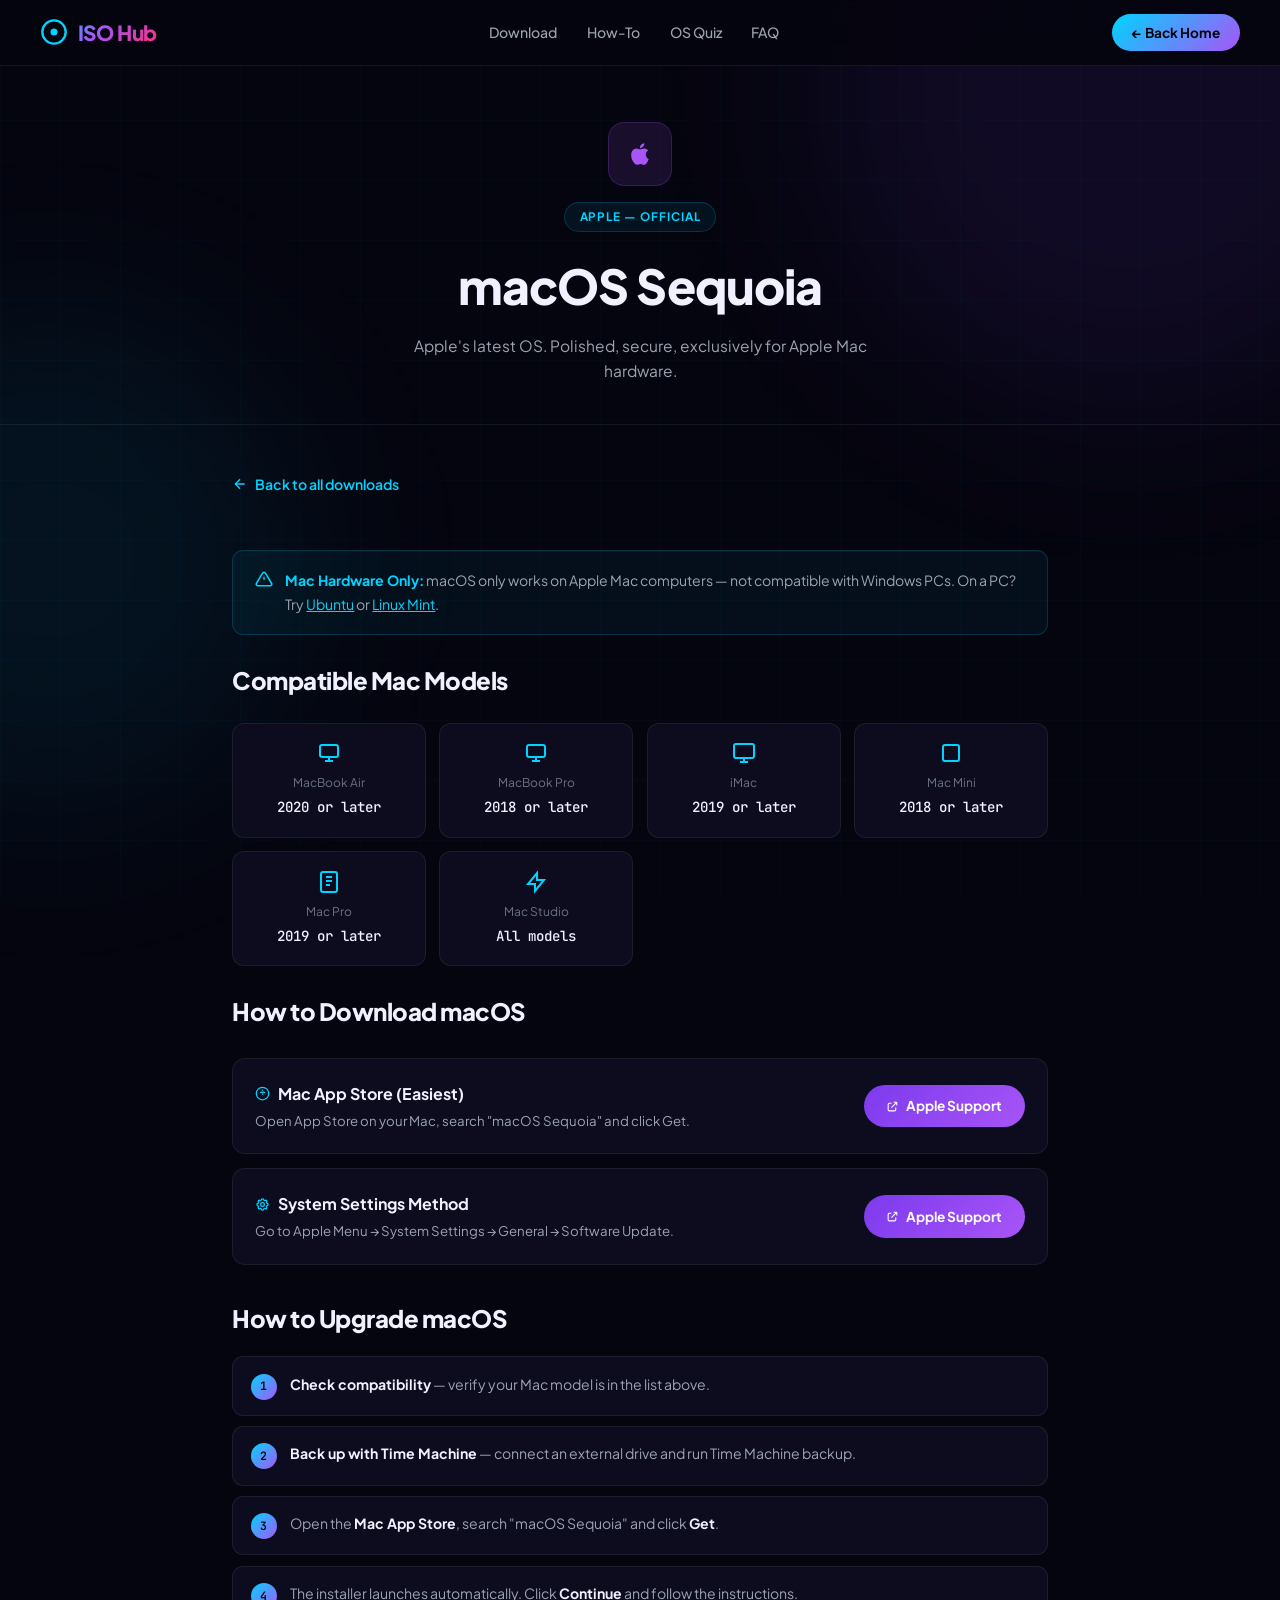
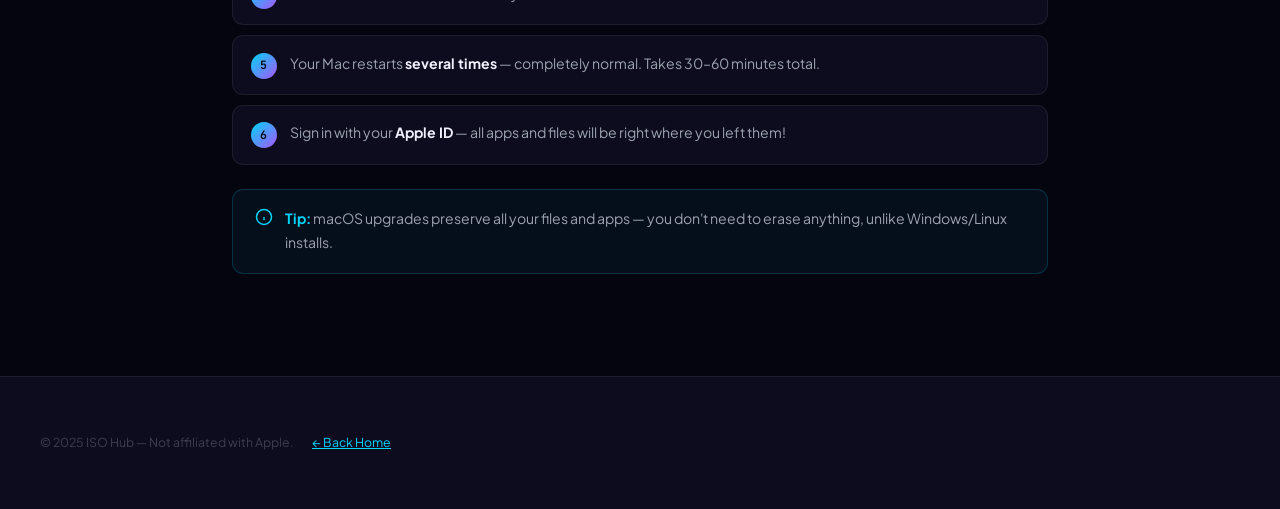
==== commit 56a89924: "Add files via upload" ====
--- a/macos.html
+++ b/macos.html
@@ -1,63 +1,45 @@
 <!DOCTYPE html>
 <html lang="en">
-<head>
-<meta charset="UTF-8"/><meta name="viewport" content="width=device-width, initial-scale=1.0"/>
-<title>macOS Sequoia — ISO Hub</title>
-<link rel="icon" href="data:image/svg+xml,%3Csvg xmlns='http://www.w3.org/2000/svg' viewBox='0 0 24 24' fill='none' stroke='%2300d4ff' stroke-width='2'%3E%3Ccircle cx='12' cy='12' r='10'/%3E%3Ccircle cx='12' cy='12' r='3' fill='%2300d4ff'/%3E%3C/svg%3E"/>
-<link rel="stylesheet" href="style.css"/>
-</head>
+<head><meta charset="UTF-8"/><meta name="viewport" content="width=device-width,initial-scale=1.0"/><title>macOS Sequoia — ISO Hub</title><link rel="icon" href="data:image/svg+xml,%3Csvg xmlns='http://www.w3.org/2000/svg' viewBox='0 0 24 24' fill='none'%3E%3Ccircle cx='12' cy='12' r='10' stroke='%2300d4ff' stroke-width='2'/%3E%3Ccircle cx='12' cy='12' r='3' fill='%2300d4ff'/%3E%3C/svg%3E"/><link rel="stylesheet" href="style.css"/></head>
 <body>
-<div class="particles" id="particles"></div>
-<div class="cursor-glow" id="cursorGlow"></div>
-<nav>
-  <a class="nav-logo" href="index.html"><svg width="16" height="16" fill="none" viewBox="0 0 24 24" stroke="currentColor" stroke-width="2" style="vertical-align:middle;margin-right:6px"><circle cx="12" cy="12" r="10"/><circle cx="12" cy="12" r="3"/></svg> ISO Hub</a>
-  <ul class="nav-links"><li><a href="index.html#os">Download</a></li><li><a href="index.html#guide">How-To</a></li><li><a href="index.html#quiz">OS Quiz</a></li><li><a href="index.html#faq">FAQ</a></li></ul>
-  <div class="nav-right"><a class="nav-cta" href="index.html">← Back Home</a><button class="hamburger" id="hamburgerBtn"><span></span><span></span><span></span></button></div>
-</nav>
-<div class="mobile-menu" id="mobileMenu"><a href="index.html"><svg width="16" height="16" fill="none" viewBox="0 0 24 24" stroke="currentColor" stroke-width="2" style="vertical-align:middle;margin-right:6px"><path d="M3 9l9-7 9 7v11a2 2 0 01-2 2H5a2 2 0 01-2-2z"/><polyline points="9 22 9 12 15 12 15 22"/></svg> Home</a><a href="index.html#os"><svg width="16" height="16" fill="none" viewBox="0 0 24 24" stroke="currentColor" stroke-width="2" style="vertical-align:middle"><path d="M4 16v1a3 3 0 003 3h10a3 3 0 003-3v-1m-4-4l-4 4m0 0l-4-4m4 4V4"/></svg> All Downloads</a><a href="index.html#guide"><svg width="16" height="16" fill="none" viewBox="0 0 24 24" stroke="currentColor" stroke-width="2" style="vertical-align:middle"><path d="M12 6.253v13m0-13C10.832 5.477 9.246 5 7.5 5S4.168 5.477 3 6.253v13C4.168 18.477 5.754 18 7.5 18s3.332.477 4.5 1.253m0-13C13.168 5.477 14.754 5 16.5 5c1.747 0 3.332.477 4.5 1.253v13C19.832 18.477 18.247 18 16.5 18c-1.746 0-3.332.477-4.5 1.253"/></svg> Install Guide</a><a href="index.html#quiz"><svg width="16" height="16" fill="none" viewBox="0 0 24 24" stroke="currentColor" stroke-width="2" style="vertical-align:middle;margin-right:6px"><path d="M9.663 17h4.673M12 3v1m6.364 1.636l-.707.707M21 12h-1M4 12H3m3.343-5.657l-.707-.707m2.828 9.9a5 5 0 117.072 0l-.548.547A3.374 3.374 0 0014 18.469V19a2 2 0 11-4 0v-.531c0-.895-.356-1.754-.988-2.386l-.548-.547z"/></svg> OS Quiz</a></div>
+<div class="orb o1"></div><div class="orb o2"></div>
+<nav><a class="nav-logo" href="index.html"><svg viewBox="0 0 24 24" fill="none" width="28" height="28"><defs><linearGradient id="nl" x1="0" y1="0" x2="24" y2="24"><stop stop-color="#00d4ff"/><stop offset="1" stop-color="#a855f7"/></linearGradient></defs><circle cx="12" cy="12" r="10" stroke="url(#nl)" stroke-width="2"/><circle cx="12" cy="12" r="3" fill="url(#nl)"/></svg>ISO Hub</a>
+<ul class="nav-links"><li><a href="index.html#os">Download</a></li><li><a href="index.html#guide">How-To</a></li><li><a href="index.html#quiz">OS Quiz</a></li><li><a href="index.html#faq">FAQ</a></li></ul>
+<div class="nav-right"><a class="nav-cta" href="index.html">← Back Home</a></div></nav>
 <div class="page-hero">
-  <div class="hero-glow-1"></div>
-  <div class="os-icon-wrap mac-icon" style="width:72px;height:72px;border-radius:18px;margin:0 auto 1.25rem;display:flex;align-items:center;justify-content:center">
-    <svg viewBox="0 0 24 24" fill="#b14aff" style="width:40px;height:40px"><path d="M18.71 19.5c-.83 1.24-1.71 2.45-3.05 2.47-1.34.03-1.77-.79-3.29-.79-1.53 0-2 .77-3.27.82-1.31.05-2.3-1.32-3.14-2.53C4.25 17 2.94 12.45 4.7 9.39c.87-1.52 2.43-2.48 4.12-2.51 1.28-.02 2.5.87 3.29.87.78 0 2.26-1.07 3.8-.91.65.03 2.47.26 3.64 1.98-.09.06-2.17 1.28-2.15 3.81.03 3.02 2.65 4.03 2.68 4.04-.03.07-.42 1.44-1.38 2.83M13 3.5c.73-.83 1.94-1.46 2.94-1.5.13 1.17-.34 2.35-1.04 3.19-.69.85-1.83 1.51-2.95 1.42-.15-1.15.41-2.35 1.05-3.11z"/></svg>
-  </div>
-  <span class="section-tag">Apple — Official</span>
-  <h1><span style="background:linear-gradient(90deg,#b14aff,#d48fff);-webkit-background-clip:text;-webkit-text-fill-color:transparent">macOS Sequoia</span></h1>
-  <p>Apple's latest operating system. Polished, secure, and exclusively for Mac hardware.</p>
+  <div class="os-icon ma" style="margin:0 auto 1rem;width:64px;height:64px;border-radius:16px"><svg width="32" height="32" viewBox="0 0 24 24" fill="#a855f7"><path d="M18.71 19.5c-.83 1.24-1.71 2.45-3.05 2.47-1.34.03-1.77-.79-3.29-.79-1.53 0-2 .77-3.27.82-1.31.05-2.3-1.32-3.14-2.53C4.25 17 2.94 12.45 4.7 9.39c.87-1.52 2.43-2.48 4.12-2.51 1.28-.02 2.5.87 3.29.87.78 0 2.26-1.07 3.8-.91.65.03 2.47.26 3.64 1.98-.09.06-2.17 1.28-2.15 3.81.03 3.02 2.65 4.03 2.68 4.04-.03.07-.42 1.44-1.38 2.83M13 3.5c.73-.83 1.94-1.46 2.94-1.5.13 1.17-.34 2.35-1.04 3.19-.69.85-1.83 1.51-2.95 1.42-.15-1.15.41-2.35 1.05-3.11z"/></svg></div>
+  <span class="s-tag">Apple — Official</span>
+  <h1>macOS Sequoia</h1>
+  <p>Apple's latest OS. Polished, secure, exclusively for Apple Mac hardware.</p>
 </div>
 <div class="page-content">
-  <a class="back-link" href="index.html">← Back to all downloads</a>
-  <div class="info-box"><svg viewBox="0 0 24 24" fill="none" stroke="currentColor" stroke-width="2"><circle cx="12" cy="12" r="10"/><line x1="12" y1="8" x2="12" y2="12"/><line x1="12" y1="16" x2="12.01" y2="16"/></svg><div><strong>Mac Hardware Only:</strong> macOS can only be installed on Apple Mac computers. Not compatible with Windows PCs. If you're on a PC, try <a href="ubuntu.html">Ubuntu</a> or <a href="mint.html">Linux Mint</a> instead.</div></div>
-  <h2 class="section-title" style="font-size:1.5rem;margin:2rem 0 1rem">Compatible Mac Models</h2>
+  <a class="back-link" href="index.html"><svg fill="none" viewBox="0 0 24 24" stroke="currentColor" stroke-width="2"><path d="M19 12H5M12 5l-7 7 7 7"/></svg>Back to all downloads</a>
+  <div class="info-box"><svg fill="none" viewBox="0 0 24 24" stroke="currentColor" stroke-width="2"><path d="M12 9v4m0 4h.01M10.29 3.86L1.82 18a2 2 0 001.71 3h16.94a2 2 0 001.71-3L13.71 3.86a2 2 0 00-3.42 0z"/></svg><div><strong style="color:var(--cyan)">Mac Hardware Only:</strong> macOS only works on Apple Mac computers — not compatible with Windows PCs. On a PC? Try <a href="ubuntu.html" style="color:var(--cyan)">Ubuntu</a> or <a href="mint.html" style="color:var(--cyan)">Linux Mint</a>.</div></div>
+  <h2 class="s-title" style="font-size:1.5rem;margin:2rem 0 1rem">Compatible Mac Models</h2>
   <div class="req-grid">
-    <div class="req-card"><div class="req-icon"><svg width="16" height="16" fill="none" viewBox="0 0 24 24" stroke="currentColor" stroke-width="2" style="vertical-align:middle;margin-right:6px"><rect x="2" y="3" width="20" height="14" rx="2"/><path d="M8 21h8M12 17v4"/></svg></div><div class="req-label">MacBook Air</div><div class="req-value">2020 or later</div></div>
-    <div class="req-card"><div class="req-icon"><svg width="16" height="16" fill="none" viewBox="0 0 24 24" stroke="currentColor" stroke-width="2" style="vertical-align:middle;margin-right:6px"><rect x="2" y="3" width="20" height="14" rx="2"/><path d="M8 21h8M12 17v4"/></svg></div><div class="req-label">MacBook Pro</div><div class="req-value">2018 or later</div></div>
-    <div class="req-card"><div class="req-icon"><svg width="16" height="16" fill="none" viewBox="0 0 24 24" stroke="currentColor" stroke-width="2" style="vertical-align:middle;margin-right:6px"><rect x="2" y="3" width="20" height="14" rx="2"/><path d="M8 21h8M12 17v4"/></svg></div><div class="req-label">iMac</div><div class="req-value">2019 or later</div></div>
-    <div class="req-card"><div class="req-icon"><svg width="16" height="16" fill="none" viewBox="0 0 24 24" stroke="currentColor" stroke-width="2" style="vertical-align:middle;margin-right:6px"><rect x="2" y="3" width="20" height="14" rx="2"/><path d="M8 21h8M12 17v4"/></svg></div><div class="req-label">Mac Mini</div><div class="req-value">2018 or later</div></div>
-    <div class="req-card"><div class="req-icon"><svg width="16" height="16" fill="none" viewBox="0 0 24 24" stroke="currentColor" stroke-width="2" style="vertical-align:middle;margin-right:6px"><rect x="3" y="3" width="18" height="18" rx="2"/></svg></div><div class="req-label">Mac Pro</div><div class="req-value">2019 or later</div></div>
-    <div class="req-card"><div class="req-icon"><svg width="16" height="16" fill="none" viewBox="0 0 24 24" stroke="currentColor" stroke-width="2" style="vertical-align:middle;margin-right:6px"><rect x="2" y="3" width="20" height="14" rx="2"/><path d="M8 21h8M12 17v4"/></svg></div><div class="req-label">Mac Studio</div><div class="req-value">All models</div></div>
+    <div class="req-card"><svg fill="none" viewBox="0 0 24 24" stroke="currentColor" stroke-width="2"><rect x="3" y="4" width="18" height="12" rx="2"/><path d="M8 20h8M12 16v4"/></svg><div class="req-label">MacBook Air</div><div class="req-value">2020 or later</div></div>
+    <div class="req-card"><svg fill="none" viewBox="0 0 24 24" stroke="currentColor" stroke-width="2"><rect x="3" y="4" width="18" height="12" rx="2"/><path d="M8 20h8M12 16v4"/></svg><div class="req-label">MacBook Pro</div><div class="req-value">2018 or later</div></div>
+    <div class="req-card"><svg fill="none" viewBox="0 0 24 24" stroke="currentColor" stroke-width="2"><rect x="2" y="3" width="20" height="14" rx="2"/><path d="M8 21h8M12 17v4"/></svg><div class="req-label">iMac</div><div class="req-value">2019 or later</div></div>
+    <div class="req-card"><svg fill="none" viewBox="0 0 24 24" stroke="currentColor" stroke-width="2"><rect x="4" y="4" width="16" height="16" rx="2"/></svg><div class="req-label">Mac Mini</div><div class="req-value">2018 or later</div></div>
+    <div class="req-card"><svg fill="none" viewBox="0 0 24 24" stroke="currentColor" stroke-width="2"><rect x="4" y="2" width="16" height="20" rx="2"/><path d="M9 7h6M9 11h6M9 15h4"/></svg><div class="req-label">Mac Pro</div><div class="req-value">2019 or later</div></div>
+    <div class="req-card"><svg fill="none" viewBox="0 0 24 24" stroke="currentColor" stroke-width="2"><path d="M13 10V3L4 14h7v7l9-11h-7z"/></svg><div class="req-label">Mac Studio</div><div class="req-value">All models</div></div>
   </div>
-  <h2 class="section-title" style="font-size:1.5rem;margin:2rem 0 1rem">Download Options</h2>
-  <div class="dl-options">
-    <div class="dl-option">
-      <div class="dl-option-left"><div class="dl-option-icon" style="background:rgba(177,74,255,.15)"><svg width="16" height="16" viewBox="0 0 24 24" fill="#a855f7" style="vertical-align:middle;margin-right:6px"><path d="M18.71 19.5c-.83 1.24-1.71 2.45-3.05 2.47-1.34.03-1.77-.79-3.29-.79-1.53 0-2 .77-3.27.82-1.31.05-2.3-1.32-3.14-2.53C4.25 17 2.94 12.45 4.7 9.39c.87-1.52 2.43-2.48 4.12-2.51 1.28-.02 2.5.87 3.29.87.78 0 2.26-1.07 3.8-.91.65.03 2.47.26 3.64 1.98-.09.06-2.17 1.28-2.15 3.81.03 3.02 2.65 4.03 2.68 4.04-.03.07-.42 1.44-1.38 2.83M13 3.5c.73-.83 1.94-1.46 2.94-1.5.13 1.17-.34 2.35-1.04 3.19-.69.85-1.83 1.51-2.95 1.42-.15-1.15.41-2.35 1.05-3.11z"/></svg></div><div><div class="dl-name">Download via Mac App Store (Easiest)</div><div class="dl-detail">Open the App Store on your Mac, search for "macOS Sequoia" and click Get.</div></div></div>
-      <a class="dl-link mac" href="https://support.apple.com/en-us/105113" target="_blank" rel="noopener"><svg width="14" height="14" fill="none" viewBox="0 0 24 24" stroke="currentColor" stroke-width="2.5"><path d="M18 13v6a2 2 0 01-2 2H5a2 2 0 01-2-2V8a2 2 0 012-2h6M15 3h6v6M10 14L21 3"/></svg> Apple Support Page</a>
-    </div>
-    <div class="dl-option">
-      <div class="dl-option-left"><div class="dl-option-icon" style="background:rgba(177,74,255,.15)"><svg width="16" height="16" fill="none" viewBox="0 0 24 24" stroke="currentColor" stroke-width="2" style="vertical-align:middle;margin-right:6px"><path d="M10.325 4.317c.426-1.756 2.924-1.756 3.35 0a1.724 1.724 0 002.573 1.066c1.543-.94 3.31.826 2.37 2.37a1.724 1.724 0 001.065 2.572c1.756.426 1.756 2.924 0 3.35a1.724 1.724 0 00-1.066 2.573c.94 1.543-.826 3.31-2.37 2.37a1.724 1.724 0 00-2.572 1.065c-.426 1.756-2.924 1.756-3.35 0a1.724 1.724 0 00-2.573-1.066c-1.543.94-3.31-.826-2.37-2.37a1.724 1.724 0 00-1.065-2.572c-1.756-.426-1.756-2.924 0-3.35a1.724 1.724 0 001.066-2.573c-.94-1.543.826-3.31 2.37-2.37.996.608 2.296.07 2.572-1.065z"/><circle cx="12" cy="12" r="3"/></svg></div><div><div class="dl-name">System Settings Method</div><div class="dl-detail">Go to Apple Menu → System Settings → General → Software Update to upgrade directly.</div></div></div>
-      <a class="dl-link mac" href="https://support.apple.com/en-us/105113" target="_blank" rel="noopener"><svg width="14" height="14" fill="none" viewBox="0 0 24 24" stroke="currentColor" stroke-width="2.5"><path d="M18 13v6a2 2 0 01-2 2H5a2 2 0 01-2-2V8a2 2 0 012-2h6M15 3h6v6M10 14L21 3"/></svg> Apple Support Page</a>
-    </div>
+  <h2 class="s-title" style="font-size:1.5rem;margin:2rem 0 1rem">How to Download macOS</h2>
+  <div class="dl-opts">
+    <div class="dl-opt"><div><div class="dl-opt-name"><svg fill="none" viewBox="0 0 24 24" stroke="currentColor" stroke-width="2"><path d="M12 2C6.477 2 2 6.477 2 12s4.477 10 10 10 10-4.477 10-10S17.523 2 12 2zm0 4v2m0 4v2m-4-4h8"/></svg>Mac App Store (Easiest)</div><div class="dl-opt-desc">Open App Store on your Mac, search "macOS Sequoia" and click Get.</div></div><a class="dl-link lm" href="https://support.apple.com/en-us/105113" target="_blank" rel="noopener"><svg fill="none" viewBox="0 0 24 24" stroke="currentColor" stroke-width="2"><path d="M10 6H6a2 2 0 00-2 2v10a2 2 0 002 2h10a2 2 0 002-2v-4M14 4h6m0 0v6m0-6L10 14"/></svg>Apple Support</a></div>
+    <div class="dl-opt"><div><div class="dl-opt-name"><svg fill="none" viewBox="0 0 24 24" stroke="currentColor" stroke-width="2"><path d="M10.325 4.317c.426-1.756 2.924-1.756 3.35 0a1.724 1.724 0 002.573 1.066c1.543-.94 3.31.826 2.37 2.37a1.724 1.724 0 001.065 2.572c1.756.426 1.756 2.924 0 3.35a1.724 1.724 0 00-1.066 2.573c.94 1.543-.826 3.31-2.37 2.37a1.724 1.724 0 00-2.572 1.065c-.426 1.756-2.924 1.756-3.35 0a1.724 1.724 0 00-2.573-1.066c-1.543.94-3.31-.826-2.37-2.37a1.724 1.724 0 00-1.065-2.572c-1.756-.426-1.756-2.924 0-3.35a1.724 1.724 0 001.066-2.573c-.94-1.543.826-3.31 2.37-2.37.996.608 2.296.07 2.572-1.065z"/><circle cx="12" cy="12" r="3"/></svg>System Settings Method</div><div class="dl-opt-desc">Go to Apple Menu → System Settings → General → Software Update.</div></div><a class="dl-link lm" href="https://support.apple.com/en-us/105113" target="_blank" rel="noopener"><svg fill="none" viewBox="0 0 24 24" stroke="currentColor" stroke-width="2"><path d="M10 6H6a2 2 0 00-2 2v10a2 2 0 002 2h10a2 2 0 002-2v-4M14 4h6m0 0v6m0-6L10 14"/></svg>Apple Support</a></div>
   </div>
-  <h2 class="section-title" style="font-size:1.5rem;margin:2.5rem 0 1rem">How to Upgrade macOS</h2>
+  <h2 class="s-title" style="font-size:1.5rem;margin:2.5rem 0 1rem">How to Upgrade macOS</h2>
   <ul class="steps-list">
-    <li><div class="step-num">1</div><div class="step-text"><strong>Check compatibility</strong> — verify your Mac model is supported using the list above.</div></li>
-    <li><div class="step-num">2</div><div class="step-text"><strong>Back up with Time Machine</strong> — connect an external drive and back up using Apple's built-in Time Machine.</div></li>
-    <li><div class="step-num">3</div><div class="step-text">Open the <strong>Mac App Store</strong>, search for "macOS Sequoia" and click <strong>Get</strong> to start the download.</div></li>
-    <li><div class="step-num">4</div><div class="step-text">Once downloaded, the installer launches automatically. Click <strong>Continue</strong> and follow the instructions.</div></li>
-    <li><div class="step-num">5</div><div class="step-text">Your Mac will restart <strong>a few times</strong> during installation. This takes 30–60 minutes.</div></li>
-    <li><div class="step-num">6</div><div class="step-text">Sign in with your <strong>Apple ID</strong> — your apps and files will be exactly where you left them!</div></li>
+    <li><div class="step-num">1</div><div class="step-text"><strong>Check compatibility</strong> — verify your Mac model is in the list above.</div></li>
+    <li><div class="step-num">2</div><div class="step-text"><strong>Back up with Time Machine</strong> — connect an external drive and run Time Machine backup.</div></li>
+    <li><div class="step-num">3</div><div class="step-text">Open the <strong>Mac App Store</strong>, search "macOS Sequoia" and click <strong>Get</strong>.</div></li>
+    <li><div class="step-num">4</div><div class="step-text">The installer launches automatically. Click <strong>Continue</strong> and follow the instructions.</div></li>
+    <li><div class="step-num">5</div><div class="step-text">Your Mac restarts <strong>several times</strong> — completely normal. Takes 30–60 minutes total.</div></li>
+    <li><div class="step-num">6</div><div class="step-text">Sign in with your <strong>Apple ID</strong> — all apps and files will be right where you left them!</div></li>
   </ul>
-  <div class="info-box"><svg viewBox="0 0 24 24" fill="none" stroke="currentColor" stroke-width="2"><polygon points="13 2 3 14 12 14 11 22 21 10 12 10 13 2"/></svg><div><strong>Tip:</strong> macOS upgrades preserve all your files and apps — unlike Windows/Linux installs, you don't need to erase anything. Your data stays safe!</div></div>
+  <div class="info-box"><svg fill="none" viewBox="0 0 24 24" stroke="currentColor" stroke-width="2"><circle cx="12" cy="12" r="10"/><path d="M12 16v-4M12 8h.01"/></svg><div><strong style="color:var(--cyan)">Tip:</strong> macOS upgrades preserve all your files and apps — you don't need to erase anything, unlike Windows/Linux installs.</div></div>
 </div>
-<footer><div class="footer-inner"><div class="footer-bottom"><span class="footer-copy">© 2025 ISO Hub — Downloads redirect to official sources. Not affiliated with Apple.</span></div></div></footer>
+<footer><div class="footer-inner"><div class="footer-bottom" style="border-top:none;padding-top:0">© 2025 ISO Hub — Not affiliated with Apple. <a href="index.html" style="color:var(--cyan);margin-left:1rem">← Back Home</a></div></div></footer>
 <script src="script.js"></script>
 </body></html>
--- a/style.css
+++ b/style.css
@@ -1,615 +1,289 @@
-@import url('https://fonts.googleapis.com/css2?family=Outfit:wght@300;400;500;600;700;800;900&family=JetBrains+Mono:wght@400;500&display=swap');
-
-*, *::before, *::after { box-sizing: border-box; margin: 0; padding: 0; }
-
-:root {
-  --bg:       #060612;
-  --bg2:      #0d0d1f;
-  --bg3:      #13132b;
-  --bg4:      #1a1a38;
-  --text:     #eeeeff;
-  --muted:    #7878a8;
-  --border:   rgba(120,120,200,0.12);
-  --border2:  rgba(120,120,200,0.22);
-
-  /* NEW vibrant palette */
-  --cyan:     #00d4ff;
-  --cyan2:    #00ffee;
-  --pink:     #ff2d78;
-  --pink2:    #ff6ba8;
-  --amber:    #ffaa00;
-  --amber2:   #ffd060;
-  --green:    #00e676;
-  --green2:   #69ffb0;
-  --purple:   #b14aff;
-  --purple2:  #d48fff;
-
-  /* OS colors */
-  --win:      #00a8ff;
-  --win2:     #60d0ff;
-  --ubu:      #ff5722;
-  --ubu2:     #ff8a65;
-  --mac:      #b14aff;
-  --mac2:     #d48fff;
-  --lin:      #00e676;
-  --lin2:     #69ffb0;
-
-  --radius:   18px;
-  --font:     'Outfit', sans-serif;
-  --mono:     'JetBrains Mono', monospace;
+@import url('https://fonts.googleapis.com/css2?family=Plus+Jakarta+Sans:wght@400;500;600;700;800&family=JetBrains+Mono:wght@500&display=swap');
+
+*,*::before,*::after{box-sizing:border-box;margin:0;padding:0}
+:root{
+  --bg:#05050f;--bg2:#0c0c1e;--bg3:#13132b;--bg4:#1a1a38;
+  --text:#f0f0ff;--muted:#6b7280;--muted2:#9ca3af;
+  --border:rgba(255,255,255,0.07);--border2:rgba(255,255,255,0.13);
+  --cyan:#00d4ff;--cyan2:#00fff5;--pink:#ff2d78;--pink2:#ff6fa3;
+  --purple:#7c3aed;--purple2:#a855f7;--amber:#f59e0b;
+  --win:#0ea5e9;--ubu:#f97316;--mac:#a855f7;--lin:#10b981;
+  --r:16px;--font:'Plus Jakarta Sans',sans-serif;--mono:'JetBrains Mono',monospace;
 }
-
-html { scroll-behavior: smooth; }
-
-body {
-  background: var(--bg);
-  color: var(--text);
-  font-family: var(--font);
-  font-size: 16px;
-  line-height: 1.6;
-  overflow-x: hidden;
+html{scroll-behavior:smooth}
+body{background:var(--bg);color:var(--text);font-family:var(--font);font-size:16px;line-height:1.6;overflow-x:hidden}
+
+/* BG GRID */
+body::before{content:'';position:fixed;inset:0;z-index:0;pointer-events:none;
+  background-image:linear-gradient(rgba(0,212,255,.025) 1px,transparent 1px),linear-gradient(90deg,rgba(0,212,255,.025) 1px,transparent 1px);
+  background-size:60px 60px}
+
+/* ORBS */
+.orb{position:fixed;border-radius:50%;filter:blur(90px);pointer-events:none;z-index:0;animation:orb 10s ease-in-out infinite}
+.o1{width:600px;height:600px;background:rgba(124,58,237,.1);top:-200px;right:-150px;animation-delay:0s}
+.o2{width:500px;height:500px;background:rgba(0,212,255,.07);bottom:10%;left:-200px;animation-delay:-4s}
+.o3{width:400px;height:400px;background:rgba(255,45,120,.06);top:50%;right:5%;animation-delay:-7s}
+@keyframes orb{0%,100%{transform:translateY(0) scale(1)}50%{transform:translateY(-40px) scale(1.05)}}
+
+/* NAV */
+nav{position:sticky;top:0;z-index:1000;display:flex;align-items:center;justify-content:space-between;padding:.85rem 2.5rem;background:rgba(5,5,15,.9);backdrop-filter:blur(24px);border-bottom:1px solid var(--border)}
+.nav-logo{display:flex;align-items:center;gap:.6rem;text-decoration:none;font-weight:800;font-size:1.3rem;background:linear-gradient(135deg,var(--cyan),var(--purple2),var(--pink));-webkit-background-clip:text;-webkit-text-fill-color:transparent;letter-spacing:-.02em}
+.nav-logo svg{width:28px;height:28px;flex-shrink:0}
+.nav-links{display:flex;gap:.15rem;list-style:none}
+.nav-links a{color:var(--muted2);text-decoration:none;font-size:.88rem;font-weight:500;padding:.4rem .85rem;border-radius:8px;transition:color .2s,background .2s}
+.nav-links a:hover{color:var(--text);background:var(--bg3)}
+.nav-right{display:flex;align-items:center;gap:.75rem}
+.nav-cta{background:linear-gradient(135deg,var(--cyan),var(--purple2));color:#05050f;padding:.5rem 1.25rem;border-radius:999px;text-decoration:none;font-size:.85rem;font-weight:700;transition:opacity .2s,transform .2s;white-space:nowrap}
+.nav-cta:hover{opacity:.88;transform:translateY(-1px)}
+.hamburger{display:none;flex-direction:column;gap:5px;background:none;border:none;cursor:pointer;padding:4px}
+.hamburger span{display:block;width:22px;height:2px;background:var(--text);border-radius:2px;transition:transform .3s,opacity .3s}
+.hamburger.open span:nth-child(1){transform:translateY(7px) rotate(45deg)}
+.hamburger.open span:nth-child(2){opacity:0}
+.hamburger.open span:nth-child(3){transform:translateY(-7px) rotate(-45deg)}
+
+/* MOBILE MENU */
+.mobile-menu{display:none;position:fixed;top:57px;left:0;right:0;background:rgba(5,5,15,.97);backdrop-filter:blur(24px);border-bottom:1px solid var(--border);padding:1rem 1.5rem 1.5rem;z-index:999;flex-direction:column;gap:.35rem}
+.mobile-menu.open{display:flex}
+.mobile-menu a{display:flex;align-items:center;gap:.75rem;color:var(--muted2);text-decoration:none;font-size:.95rem;font-weight:500;padding:.7rem 1rem;border-radius:10px;transition:background .2s,color .2s}
+.mobile-menu a:hover{background:var(--bg3);color:var(--text)}
+.mobile-menu a .mi{width:18px;height:18px;flex-shrink:0;opacity:.7}
+
+/* HERO */
+.hero{position:relative;z-index:1;padding:6rem 2rem 4rem;text-align:center;overflow:hidden}
+.hero-badge{display:inline-flex;align-items:center;gap:.5rem;background:rgba(0,212,255,.08);color:var(--cyan);border:1px solid rgba(0,212,255,.2);padding:.35rem 1rem;border-radius:999px;font-size:.75rem;font-weight:700;letter-spacing:.06em;text-transform:uppercase;margin-bottom:1.5rem;animation:fadeUp .6s ease both}
+.hero h1{font-size:clamp(2.4rem,7vw,4.8rem);font-weight:800;line-height:1.05;letter-spacing:-.03em;margin-bottom:1.25rem;animation:fadeUp .7s ease .1s both}
+.grad{background:linear-gradient(135deg,var(--cyan) 0%,var(--purple2) 50%,var(--pink) 100%);background-size:200%;-webkit-background-clip:text;-webkit-text-fill-color:transparent;animation:gradMove 4s linear infinite}
+@keyframes gradMove{0%{background-position:0%}100%{background-position:200%}}
+.hero-sub{color:var(--muted2);font-size:1.05rem;max-width:560px;margin:0 auto 2.5rem;line-height:1.75;animation:fadeUp .7s ease .2s both}
+.hero-btns{display:flex;gap:1rem;justify-content:center;flex-wrap:wrap;margin-bottom:2.5rem;animation:fadeUp .7s ease .3s both}
+
+/* SEARCH BAR - fixed, professional */
+.search-wrap{max-width:480px;margin:0 auto;position:relative;animation:fadeUp .7s ease .4s both}
+.search-wrap::before{content:'';position:absolute;inset:-1px;border-radius:999px;background:linear-gradient(135deg,var(--cyan),var(--purple2),var(--pink));z-index:0;opacity:.6}
+.search-inner{position:relative;z-index:1;display:flex;align-items:center;background:var(--bg2);border-radius:999px;overflow:hidden}
+.search-icon{position:absolute;left:1.1rem;top:50%;transform:translateY(-50%);width:18px;height:18px;color:var(--cyan);pointer-events:none;flex-shrink:0;z-index:2}
+#searchInput{width:100%;padding:.85rem 1rem .85rem 3rem;background:transparent;border:none;color:var(--text);font-family:var(--font);font-size:.9rem;outline:none}
+#searchInput::placeholder{color:var(--muted)}
+
+/* STATS */
+.stats{display:flex;justify-content:center;gap:3rem;flex-wrap:wrap;padding:2.5rem 2rem;border-top:1px solid var(--border);border-bottom:1px solid var(--border);background:rgba(12,12,30,.6);position:relative;z-index:1}
+.stat-num{font-family:var(--mono);font-size:1.7rem;font-weight:500;background:linear-gradient(135deg,var(--cyan),var(--purple2));-webkit-background-clip:text;-webkit-text-fill-color:transparent;display:block}
+.stat-label{color:var(--muted);font-size:.8rem;margin-top:.15rem}
+
+/* BUTTONS */
+.btn-p{background:linear-gradient(135deg,var(--cyan),var(--purple2));color:#05050f;padding:.85rem 2rem;border-radius:999px;text-decoration:none;font-weight:700;font-size:.95rem;display:inline-flex;align-items:center;gap:.5rem;transition:transform .2s,box-shadow .2s;box-shadow:0 0 20px rgba(0,212,255,.2)}
+.btn-p:hover{transform:translateY(-3px);box-shadow:0 0 35px rgba(0,212,255,.35)}
+.btn-p svg{width:18px;height:18px;flex-shrink:0}
+.btn-s{border:1px solid var(--border2);color:var(--text);padding:.85rem 2rem;border-radius:999px;text-decoration:none;font-weight:600;font-size:.95rem;display:inline-flex;align-items:center;gap:.5rem;transition:background .2s,border-color .2s}
+.btn-s:hover{background:var(--bg3);border-color:rgba(0,212,255,.4)}
+.btn-s svg{width:18px;height:18px;flex-shrink:0}
+
+/* SECTIONS */
+.sec{padding:5rem 2rem;max-width:1200px;margin:0 auto;position:relative;z-index:1}
+.alt{background:linear-gradient(180deg,var(--bg2) 0%,var(--bg) 100%);max-width:100%;position:relative;z-index:1}
+.alt .sec{padding:5rem 2rem}
+.s-tag{display:inline-flex;align-items:center;gap:.4rem;background:rgba(0,212,255,.07);color:var(--cyan);border:1px solid rgba(0,212,255,.18);padding:.28rem .9rem;border-radius:999px;font-size:.73rem;font-weight:700;letter-spacing:.08em;text-transform:uppercase;margin-bottom:1rem}
+.s-tag svg{width:11px;height:11px}
+.s-title{font-size:clamp(1.8rem,4vw,2.7rem);font-weight:800;letter-spacing:-.02em;margin-bottom:.75rem;line-height:1.15}
+.s-sub{color:var(--muted2);max-width:560px;font-size:.97rem;line-height:1.7}
+
+/* OS CARDS */
+.os-grid{display:grid;grid-template-columns:repeat(auto-fill,minmax(320px,1fr));gap:1.5rem;margin-top:3rem}
+.os-card{background:var(--bg2);border:1px solid var(--border);border-radius:var(--r);padding:1.75rem;position:relative;overflow:hidden;transition:transform .3s cubic-bezier(.34,1.56,.64,1),box-shadow .3s,border-color .3s;cursor:default}
+.os-card::before{content:'';position:absolute;top:0;left:0;right:0;height:2px}
+.os-card:hover{transform:translateY(-8px) scale(1.01)}
+.os-card.w::before{background:linear-gradient(90deg,var(--win),#38bdf8)}
+.os-card.u::before{background:linear-gradient(90deg,var(--ubu),#fb923c)}
+.os-card.m::before{background:linear-gradient(90deg,var(--mac),#c084fc)}
+.os-card.l::before{background:linear-gradient(90deg,var(--lin),#34d399)}
+.os-card.w:hover{border-color:rgba(14,165,233,.4);box-shadow:0 20px 60px rgba(14,165,233,.12)}
+.os-card.u:hover{border-color:rgba(249,115,22,.4);box-shadow:0 20px 60px rgba(249,115,22,.12)}
+.os-card.m:hover{border-color:rgba(168,85,247,.4);box-shadow:0 20px 60px rgba(168,85,247,.12)}
+.os-card.l:hover{border-color:rgba(16,185,129,.4);box-shadow:0 20px 60px rgba(16,185,129,.12)}
+.os-card.hidden{display:none}
+
+.os-icon{width:52px;height:52px;border-radius:13px;display:flex;align-items:center;justify-content:center;margin-bottom:1rem;transition:transform .3s}
+.os-card:hover .os-icon{transform:scale(1.12) rotate(-4deg)}
+.os-icon.wi{background:rgba(14,165,233,.12);border:1px solid rgba(14,165,233,.2)}
+.os-icon.ub{background:rgba(249,115,22,.12);border:1px solid rgba(249,115,22,.2)}
+.os-icon.ma{background:rgba(168,85,247,.12);border:1px solid rgba(168,85,247,.2)}
+.os-icon.li{background:rgba(16,185,129,.12);border:1px solid rgba(16,185,129,.2)}
+.os-icon svg{width:26px;height:26px}
+
+.os-name{font-size:1.15rem;font-weight:800;margin-bottom:.2rem;letter-spacing:-.01em}
+.os-ver{color:var(--muted);font-size:.78rem;font-family:var(--mono);margin-bottom:.75rem}
+.os-desc{color:var(--muted2);font-size:.88rem;line-height:1.6;margin-bottom:1.2rem}
+.os-tags{display:flex;flex-wrap:wrap;gap:.4rem;margin-bottom:1.4rem}
+.tag{font-size:.7rem;font-weight:600;padding:.2rem .6rem;border-radius:999px;border:1px solid var(--border);color:var(--muted)}
+.tag.c{color:#67e8f9;border-color:rgba(103,232,249,.3);background:rgba(103,232,249,.06)}
+.tag.g{color:#6ee7b7;border-color:rgba(110,231,183,.3);background:rgba(110,231,183,.06)}
+.tag.p{color:#c084fc;border-color:rgba(192,132,252,.3);background:rgba(192,132,252,.06)}
+.tag.o{color:#fdba74;border-color:rgba(253,186,116,.3);background:rgba(253,186,116,.06)}
+
+.dl-btn{display:flex;align-items:center;justify-content:center;gap:.5rem;width:100%;padding:.78rem;border-radius:11px;font-weight:700;font-size:.9rem;text-decoration:none;transition:opacity .2s,transform .15s;border:none}
+.dl-btn:hover{opacity:.88;transform:scale(.99)}
+.dl-btn svg{width:15px;height:15px;flex-shrink:0}
+.bw{background:linear-gradient(135deg,#0ea5e9,#38bdf8);color:#fff;box-shadow:0 4px 20px rgba(14,165,233,.3)}
+.bu{background:linear-gradient(135deg,#f97316,#fb923c);color:#fff;box-shadow:0 4px 20px rgba(249,115,22,.3)}
+.bm{background:linear-gradient(135deg,#7c3aed,#a855f7);color:#fff;box-shadow:0 4px 20px rgba(124,58,237,.3)}
+.bl{background:linear-gradient(135deg,#059669,#10b981);color:#fff;box-shadow:0 4px 20px rgba(16,185,129,.3)}
+
+/* DISTRO GRID */
+.distro-grid{display:grid;grid-template-columns:repeat(auto-fill,minmax(220px,1fr));gap:1rem;margin-top:2.5rem}
+.distro-card{background:var(--bg2);border:1px solid var(--border);border-radius:13px;padding:1rem 1.2rem;display:flex;align-items:center;gap:.9rem;text-decoration:none;color:var(--text);transition:background .2s,border-color .2s,transform .25s}
+.distro-card:hover{background:var(--bg3);border-color:rgba(0,212,255,.25);transform:translateY(-4px)}
+.d-icon{width:40px;height:40px;border-radius:10px;display:flex;align-items:center;justify-content:center;background:var(--bg3);border:1px solid var(--border);flex-shrink:0}
+.d-icon svg{width:20px;height:20px}
+.d-name{font-weight:700;font-size:.9rem;margin-bottom:.12rem}
+.d-use{color:var(--muted);font-size:.75rem}
+
+/* GUIDE CARDS - fully redesigned */
+.guide-grid{display:grid;grid-template-columns:repeat(auto-fill,minmax(300px,1fr));gap:1.25rem;margin-top:3rem}
+.guide-card{background:var(--bg2);border:1px solid var(--border);border-radius:var(--r);padding:1.75rem;position:relative;overflow:hidden;transition:transform .25s,border-color .25s}
+.guide-card:hover{transform:translateY(-5px);border-color:rgba(0,212,255,.25)}
+.guide-card::after{content:'';position:absolute;bottom:0;left:0;right:0;height:2px;background:linear-gradient(90deg,var(--cyan),var(--purple2));opacity:0;transition:opacity .25s}
+.guide-card:hover::after{opacity:1}
+.g-num{font-family:var(--mono);font-size:.72rem;font-weight:500;color:var(--cyan);background:rgba(0,212,255,.1);border:1px solid rgba(0,212,255,.2);padding:.2rem .6rem;border-radius:999px;display:inline-block;margin-bottom:1rem}
+.g-icon{width:44px;height:44px;border-radius:12px;display:flex;align-items:center;justify-content:center;margin-bottom:1rem}
+.g-icon svg{width:22px;height:22px}
+/* Color each guide icon */
+.gc1 .g-icon{background:rgba(0,212,255,.1);border:1px solid rgba(0,212,255,.2)} .gc1 .g-icon svg{color:var(--cyan)}
+.gc2 .g-icon{background:rgba(168,85,247,.1);border:1px solid rgba(168,85,247,.2)} .gc2 .g-icon svg{color:var(--purple2)}
+.gc3 .g-icon{background:rgba(245,158,11,.1);border:1px solid rgba(245,158,11,.2)} .gc3 .g-icon svg{color:var(--amber)}
+.gc4 .g-icon{background:rgba(255,45,120,.1);border:1px solid rgba(255,45,120,.2)} .gc4 .g-icon svg{color:var(--pink)}
+.gc5 .g-icon{background:rgba(16,185,129,.1);border:1px solid rgba(16,185,129,.2)} .gc5 .g-icon svg{color:var(--lin)}
+.gc6 .g-icon{background:rgba(124,58,237,.1);border:1px solid rgba(124,58,237,.2)} .gc6 .g-icon svg{color:var(--purple)}
+.g-title{font-size:1rem;font-weight:700;margin-bottom:.45rem}
+.g-text{color:var(--muted2);font-size:.86rem;line-height:1.65}
+.g-text strong{color:var(--text)}
+
+/* TOOLS */
+.tools-grid{display:grid;grid-template-columns:repeat(auto-fill,minmax(220px,1fr));gap:1rem;margin-top:1.5rem}
+.tool-card{display:flex;align-items:center;gap:1rem;background:var(--bg2);border:1px solid var(--border);border-radius:13px;padding:1rem 1.2rem;text-decoration:none;color:var(--text);transition:background .2s,border-color .2s,transform .2s}
+.tool-card:hover{background:var(--bg3);border-color:rgba(0,212,255,.25);transform:translateY(-3px)}
+.t-icon{width:40px;height:40px;border-radius:10px;display:flex;align-items:center;justify-content:center;flex-shrink:0}
+.t-icon svg{width:20px;height:20px}
+.t-name{font-weight:700;font-size:.9rem;margin-bottom:.1rem}
+.t-desc{color:var(--muted);font-size:.75rem}
+
+/* QUIZ - complete redesign */
+.quiz-wrap{background:var(--bg2);border:1px solid var(--border);border-radius:var(--r);padding:2.5rem;margin-top:3rem;max-width:680px}
+.quiz-bar{height:3px;background:var(--bg3);border-radius:999px;margin-bottom:2rem;overflow:hidden}
+.quiz-fill{height:100%;border-radius:999px;background:linear-gradient(90deg,var(--cyan),var(--purple2));transition:width .4s ease;width:0%}
+.quiz-meta{color:var(--muted);font-size:.78rem;font-family:var(--mono);margin-bottom:.85rem}
+.quiz-q{font-size:1.1rem;font-weight:700;margin-bottom:1.25rem;line-height:1.5}
+.quiz-opts{display:flex;flex-direction:column;gap:.65rem}
+.quiz-opt{background:var(--bg3);border:1px solid var(--border);border-radius:12px;padding:.95rem 1.2rem;display:flex;align-items:center;gap:.85rem;cursor:pointer;transition:border-color .2s,background .2s,transform .15s;font-size:.92rem;font-weight:500}
+.quiz-opt:hover{border-color:var(--cyan);background:rgba(0,212,255,.05);transform:translateX(5px)}
+.quiz-opt-icon{width:32px;height:32px;border-radius:8px;background:var(--bg4);border:1px solid var(--border2);display:flex;align-items:center;justify-content:center;flex-shrink:0;font-size:1rem}
+.quiz-result{text-align:center;padding:1rem 0}
+.result-badge{width:72px;height:72px;border-radius:18px;display:flex;align-items:center;justify-content:center;margin:0 auto 1.25rem;font-size:2rem}
+.quiz-result h3{font-size:1.5rem;font-weight:800;margin-bottom:.5rem}
+.quiz-result p{color:var(--muted2);font-size:.93rem;margin-bottom:1.75rem;max-width:420px;margin-left:auto;margin-right:auto;line-height:1.7}
+.quiz-actions{display:flex;gap:1rem;justify-content:center;flex-wrap:wrap}
+.quiz-retry{background:none;border:1px solid var(--border2);color:var(--muted2);padding:.6rem 1.5rem;border-radius:999px;cursor:pointer;font-family:var(--font);font-size:.85rem;font-weight:600;display:inline-flex;align-items:center;gap:.4rem;transition:color .2s,border-color .2s}
+.quiz-retry:hover{color:var(--text);border-color:var(--cyan)}
+.quiz-retry svg{width:14px;height:14px}
+
+/* COMPARE */
+.compare-wrap{overflow-x:auto;margin-top:2.5rem;border-radius:var(--r);border:1px solid var(--border)}
+table{width:100%;border-collapse:collapse;background:var(--bg2)}
+thead tr{background:var(--bg3)}
+th{padding:.9rem 1.2rem;text-align:left;font-size:.82rem;font-weight:700;color:var(--muted);border-bottom:1px solid var(--border);white-space:nowrap}
+th .th-icon{display:inline-flex;align-items:center;gap:.4rem;vertical-align:middle}
+th .th-icon svg{width:13px;height:13px;flex-shrink:0}
+td{padding:.85rem 1.2rem;font-size:.86rem;border-bottom:1px solid var(--border)}
+tr:last-child td{border-bottom:none}
+tr:hover td{background:rgba(0,212,255,.02)}
+.ck{color:#6ee7b7;display:inline-flex;align-items:center;gap:.35rem} .ck svg{width:13px;height:13px;flex-shrink:0}
+.cx{color:#fca5a5;display:inline-flex;align-items:center;gap:.35rem} .cx svg{width:13px;height:13px;flex-shrink:0}
+.ch{color:#fcd34d;display:inline-flex;align-items:center;gap:.35rem} .ch svg{width:13px;height:13px;flex-shrink:0}
+
+/* FAQ */
+.faq-list{margin-top:2.5rem;display:flex;flex-direction:column;gap:.65rem}
+.faq-item{background:var(--bg2);border:1px solid var(--border);border-radius:13px;overflow:hidden;transition:border-color .2s}
+.faq-item:hover{border-color:var(--border2)}
+.faq-q{width:100%;background:none;border:none;cursor:pointer;display:flex;justify-content:space-between;align-items:center;padding:1.15rem 1.5rem;color:var(--text);font-family:var(--font);font-size:.95rem;font-weight:600;text-align:left;gap:1rem;transition:background .2s}
+.faq-q:hover{background:var(--bg3)}
+.faq-ql{display:flex;align-items:center;gap:.75rem}
+.faq-ql svg{width:17px;height:17px;color:var(--cyan);flex-shrink:0}
+.faq-arrow{width:20px;height:20px;border-radius:50%;background:var(--bg3);border:1px solid var(--border);display:flex;align-items:center;justify-content:center;flex-shrink:0;transition:transform .25s,background .2s}
+.faq-arrow svg{width:10px;height:10px;color:var(--muted2)}
+.faq-q.open .faq-arrow{transform:rotate(180deg);background:rgba(0,212,255,.1);border-color:rgba(0,212,255,.3)}
+.faq-a{max-height:0;overflow:hidden;transition:max-height .35s ease,padding .25s;color:var(--muted2);font-size:.9rem;line-height:1.7;padding:0 1.5rem}
+.faq-a.open{max-height:300px;padding:0 1.5rem 1.2rem 3.5rem}
+
+/* DOWNLOAD PAGE */
+.page-hero{padding:3.5rem 2rem 2.5rem;text-align:center;border-bottom:1px solid var(--border);position:relative;z-index:1}
+.page-hero h1{font-size:clamp(1.9rem,5vw,3rem);font-weight:800;letter-spacing:-.02em;margin-bottom:.6rem}
+.page-hero p{color:var(--muted2);max-width:520px;margin:0 auto;font-size:.97rem}
+.page-content{max-width:880px;margin:0 auto;padding:3rem 2rem 5rem;position:relative;z-index:1}
+.back-link{display:inline-flex;align-items:center;gap:.45rem;color:var(--cyan);text-decoration:none;font-size:.88rem;font-weight:600;margin-bottom:2rem;transition:gap .2s}
+.back-link:hover{gap:.7rem}
+.back-link svg{width:16px;height:16px}
+.req-grid{display:grid;grid-template-columns:repeat(auto-fill,minmax(160px,1fr));gap:.85rem;margin:1.75rem 0}
+.req-card{background:var(--bg2);border:1px solid var(--border);border-radius:12px;padding:1.1rem;text-align:center;transition:border-color .2s}
+.req-card:hover{border-color:var(--border2)}
+.req-card svg{width:24px;height:24px;color:var(--cyan);margin:0 auto .5rem;display:block}
+.req-label{color:var(--muted);font-size:.75rem;margin-bottom:.25rem}
+.req-value{font-family:var(--mono);font-weight:500;font-size:.88rem}
+.dl-opts{display:flex;flex-direction:column;gap:.85rem;margin:2rem 0}
+.dl-opt{background:var(--bg2);border:1px solid var(--border);border-radius:13px;padding:1.4rem;display:flex;align-items:center;justify-content:space-between;gap:1rem;flex-wrap:wrap;transition:border-color .2s,background .2s}
+.dl-opt:hover{background:var(--bg3);border-color:var(--border2)}
+.dl-opt-name{font-weight:700;margin-bottom:.2rem;display:flex;align-items:center;gap:.5rem}
+.dl-opt-name svg{width:15px;height:15px;color:var(--cyan);flex-shrink:0}
+.dl-opt-desc{color:var(--muted2);font-size:.83rem}
+.dl-link{display:inline-flex;align-items:center;gap:.45rem;padding:.65rem 1.4rem;border-radius:999px;font-weight:700;font-size:.85rem;text-decoration:none;white-space:nowrap;transition:opacity .2s,transform .15s}
+.dl-link:hover{opacity:.88;transform:translateY(-2px)}
+.dl-link svg{width:13px;height:13px}
+.lw{background:linear-gradient(135deg,#0ea5e9,#38bdf8);color:#fff}
+.lu{background:linear-gradient(135deg,#f97316,#fb923c);color:#fff}
+.lm{background:linear-gradient(135deg,#7c3aed,#a855f7);color:#fff}
+.ll{background:linear-gradient(135deg,#059669,#10b981);color:#fff}
+.info-box{background:rgba(0,212,255,.05);border:1px solid rgba(0,212,255,.18);border-radius:11px;padding:1.1rem 1.4rem;margin:1.4rem 0;color:var(--muted2);font-size:.88rem;line-height:1.7;display:flex;gap:.75rem;align-items:flex-start}
+.info-box svg{width:18px;height:18px;flex-shrink:0;color:var(--cyan);margin-top:1px}
+.steps-list{list-style:none;display:flex;flex-direction:column;gap:.65rem;margin:1.5rem 0}
+.steps-list li{display:flex;gap:.85rem;align-items:flex-start;background:var(--bg2);border:1px solid var(--border);border-radius:11px;padding:.95rem 1.1rem}
+.step-num{background:linear-gradient(135deg,var(--cyan),var(--purple2));color:#05050f;width:26px;height:26px;border-radius:50%;display:flex;align-items:center;justify-content:center;font-family:var(--mono);font-size:.72rem;font-weight:600;flex-shrink:0;margin-top:1px}
+.step-text{font-size:.88rem;line-height:1.65;color:var(--muted2)}
+.step-text strong{color:var(--text)}
+
+/* FOOTER */
+footer{background:var(--bg2);border-top:1px solid var(--border);padding:3.5rem 2rem;position:relative;z-index:1}
+.footer-inner{max-width:1200px;margin:0 auto}
+.footer-top{display:flex;gap:3rem;flex-wrap:wrap;margin-bottom:2rem}
+.footer-brand{flex:1;min-width:200px}
+.footer-logo{font-size:1.4rem;font-weight:800;background:linear-gradient(135deg,var(--cyan),var(--purple2),var(--pink));-webkit-background-clip:text;-webkit-text-fill-color:transparent;margin-bottom:.6rem;display:flex;align-items:center;gap:.5rem;letter-spacing:-.02em}
+.footer-logo svg{width:22px;height:22px;flex-shrink:0}
+.footer-tag{color:var(--muted);font-size:.85rem;line-height:1.6;max-width:280px}
+.footer-links-wrap{display:flex;gap:3rem;flex-wrap:wrap}
+.footer-col h4{font-size:.8rem;font-weight:700;color:var(--muted);letter-spacing:.06em;text-transform:uppercase;margin-bottom:.85rem}
+.footer-col{display:flex;flex-direction:column;gap:.5rem}
+.footer-col a{color:var(--muted2);text-decoration:none;font-size:.88rem;transition:color .2s}
+.footer-col a:hover{color:var(--cyan)}
+.footer-bottom{padding-top:1.75rem;border-top:1px solid var(--border);color:rgba(107,114,128,.5);font-size:.77rem}
+
+/* ANIMATIONS */
+@keyframes fadeUp{from{opacity:0;transform:translateY(20px)}to{opacity:1;transform:none}}
+.reveal{opacity:0;transform:translateY(24px);transition:opacity .65s ease,transform .65s ease}
+.reveal.vis{opacity:1;transform:none}
+.stagger>.reveal:nth-child(1){transition-delay:.05s}
+.stagger>.reveal:nth-child(2){transition-delay:.11s}
+.stagger>.reveal:nth-child(3){transition-delay:.17s}
+.stagger>.reveal:nth-child(4){transition-delay:.23s}
+.stagger>.reveal:nth-child(5){transition-delay:.29s}
+.stagger>.reveal:nth-child(6){transition-delay:.35s}
+.stagger>.reveal:nth-child(7){transition-delay:.41s}
+.stagger>.reveal:nth-child(8){transition-delay:.47s}
+
+/* RESPONSIVE */
+@media(max-width:768px){
+  nav{padding:.85rem 1.25rem}
+  .nav-links{display:none}
+  .hamburger{display:flex}
+  .hero{padding:4.5rem 1.25rem 3rem}
+  .sec{padding:3rem 1.25rem}
+  .stats{gap:1.5rem}
+  .dl-opt{flex-direction:column;align-items:flex-start}
+  .footer-top{flex-direction:column;gap:2rem}
 }
-
-/* ── ANIMATED BG PARTICLES ── */
-.particles {
-  position: fixed; inset: 0; pointer-events: none; z-index: 0; overflow: hidden;
-}
-.particle {
-  position: absolute; border-radius: 50%;
-  animation: float linear infinite;
-  opacity: 0;
-}
-@keyframes float {
-  0%   { transform: translateY(100vh) scale(0); opacity: 0; }
-  10%  { opacity: 1; }
-  90%  { opacity: 0.6; }
-  100% { transform: translateY(-10vh) scale(1); opacity: 0; }
-}
-
-/* ── CURSOR GLOW ── */
-.cursor-glow {
-  position: fixed; width: 400px; height: 400px;
-  background: radial-gradient(circle, rgba(0,212,255,0.06) 0%, transparent 70%);
-  border-radius: 50%; pointer-events: none; z-index: 0;
-  transform: translate(-50%, -50%);
-  transition: left 0.1s ease, top 0.1s ease;
-}
-
-/* ── NAV ── */
-nav {
-  position: sticky; top: 0; z-index: 100;
-  display: flex; align-items: center; justify-content: space-between;
-  padding: 1rem 2.5rem;
-  background: rgba(6,6,18,0.85);
-  backdrop-filter: blur(20px);
-  border-bottom: 1px solid var(--border);
-}
-.nav-logo {
-  font-family: var(--font); font-size: 1.5rem; font-weight: 900;
-  background: linear-gradient(90deg, var(--cyan), var(--pink));
-  -webkit-background-clip: text; -webkit-text-fill-color: transparent;
-  text-decoration: none; letter-spacing: -0.5px;
-  display: flex; align-items: center; gap: 0.5rem;
-}
-.nav-logo svg { width: 28px; height: 28px; flex-shrink: 0; }
-.nav-links { display: flex; gap: 0.25rem; list-style: none; }
-.nav-links a {
-  color: var(--muted); text-decoration: none; font-size: 0.9rem; font-weight: 500;
-  padding: 0.4rem 0.9rem; border-radius: 8px;
-  transition: color .2s, background .2s;
-}
-.nav-links a:hover { color: var(--text); background: var(--bg3); }
-.nav-right { display: flex; align-items: center; gap: 0.75rem; }
-.nav-cta {
-  background: linear-gradient(135deg, var(--cyan), var(--purple));
-  color: #fff; padding: .5rem 1.25rem; border-radius: 999px;
-  text-decoration: none; font-size: .875rem; font-weight: 700;
-  transition: opacity .2s, transform .2s; white-space: nowrap;
-}
-.nav-cta:hover { opacity: .88; transform: translateY(-1px); }
-
-/* Hamburger */
-.hamburger {
-  display: none; flex-direction: column; gap: 5px; cursor: pointer;
-  background: none; border: none; padding: 6px;
-}
-.hamburger span {
-  display: block; width: 24px; height: 2px;
-  background: var(--text); border-radius: 2px;
-  transition: transform .3s, opacity .3s;
-}
-.hamburger.open span:nth-child(1) { transform: translateY(7px) rotate(45deg); }
-.hamburger.open span:nth-child(2) { opacity: 0; }
-.hamburger.open span:nth-child(3) { transform: translateY(-7px) rotate(-45deg); }
-
-.mobile-menu {
-  display: none; position: fixed; top: 65px; left: 0; right: 0;
-  background: rgba(6,6,18,0.97); backdrop-filter: blur(20px);
-  border-bottom: 1px solid var(--border);
-  padding: 1.5rem 2rem; z-index: 99;
-  flex-direction: column; gap: 0.5rem;
-}
-.mobile-menu.open { display: flex; }
-.mobile-menu a {
-  color: var(--text); text-decoration: none; font-size: 1rem; font-weight: 500;
-  padding: 0.75rem 1rem; border-radius: 10px;
-  transition: background .2s; display: flex; align-items: center; gap: 0.75rem;
-}
-.mobile-menu a:hover { background: var(--bg3); }
-
-/* ── HERO ── */
-.hero {
-  position: relative; overflow: hidden;
-  padding: 8rem 2rem 6rem; text-align: center; z-index: 1;
-}
-.hero-glow-1 {
-  position: absolute; top: -200px; left: 20%; width: 600px; height: 600px;
-  background: radial-gradient(circle, rgba(0,212,255,.12) 0%, transparent 65%);
-  pointer-events: none; animation: pulse 4s ease-in-out infinite;
-}
-.hero-glow-2 {
-  position: absolute; top: -100px; right: 15%; width: 500px; height: 500px;
-  background: radial-gradient(circle, rgba(255,45,120,.1) 0%, transparent 65%);
-  pointer-events: none; animation: pulse 4s ease-in-out infinite 2s;
-}
-@keyframes pulse { 0%,100% { transform: scale(1); } 50% { transform: scale(1.15); } }
-
-.hero-badge {
-  display: inline-flex; align-items: center; gap: 0.5rem;
-  background: rgba(0,212,255,0.08); border: 1px solid rgba(0,212,255,0.25);
-  color: var(--cyan); padding: .35rem 1rem; border-radius: 999px;
-  font-size: .78rem; font-weight: 700; letter-spacing: .1em; text-transform: uppercase;
-  margin-bottom: 1.5rem; animation: fadeDown 0.6s ease both;
-}
-.hero-badge svg { width: 14px; height: 14px; }
-
-.hero h1 {
-  font-size: clamp(2.8rem, 7vw, 5.5rem); font-weight: 900;
-  line-height: 1.05; margin-bottom: 1.5rem; letter-spacing: -1.5px;
-  animation: fadeUp 0.7s ease 0.1s both;
-}
-.grad-cyan  { background: linear-gradient(90deg,var(--cyan),var(--cyan2)); -webkit-background-clip:text; -webkit-text-fill-color:transparent; }
-.grad-pink  { background: linear-gradient(90deg,var(--pink),var(--pink2)); -webkit-background-clip:text; -webkit-text-fill-color:transparent; }
-.grad-full  { background: linear-gradient(90deg,var(--cyan),var(--purple),var(--pink)); -webkit-background-clip:text; -webkit-text-fill-color:transparent; }
-
-.hero-sub {
-  color: var(--muted); font-size: 1.15rem; max-width: 580px;
-  margin: 0 auto 2.5rem; animation: fadeUp 0.7s ease 0.2s both;
-}
-.hero-btns {
-  display: flex; gap: 1rem; justify-content: center; flex-wrap: wrap;
-  animation: fadeUp 0.7s ease 0.3s both;
-}
-
-/* ── SEARCH BAR ── */
-.search-wrap {
-  max-width: 520px; margin: 3rem auto 0; position: relative;
-  animation: fadeUp 0.7s ease 0.4s both;
-}
-.search-wrap svg {
-  position: absolute; left: 1.1rem; top: 50%; transform: translateY(-50%);
-  color: var(--muted); width: 20px; height: 20px; pointer-events: none;
-}
-#searchInput {
-  width: 100%; padding: 1rem 1rem 1rem 3rem;
-  background: var(--bg2); border: 1px solid var(--border2);
-  border-radius: 14px; color: var(--text); font-family: var(--font);
-  font-size: 1rem; outline: none; transition: border-color .25s, box-shadow .25s;
-}
-#searchInput::placeholder { color: var(--muted); }
-#searchInput:focus {
-  border-color: var(--cyan);
-  box-shadow: 0 0 0 3px rgba(0,212,255,0.12);
-}
-#noResults {
-  display: none; text-align: center; color: var(--muted);
-  padding: 3rem; font-size: 1rem; grid-column: 1/-1;
-}
-
-/* ── BUTTONS ── */
-.btn-primary {
-  display: inline-flex; align-items: center; gap: .6rem;
-  background: linear-gradient(135deg, var(--cyan), var(--purple));
-  color: #fff; padding: .9rem 2.2rem; border-radius: 999px;
-  text-decoration: none; font-weight: 700; font-size: 1rem;
-  transition: transform .2s, opacity .2s, box-shadow .2s;
-  box-shadow: 0 4px 24px rgba(0,212,255,0.25);
-}
-.btn-primary:hover { transform: translateY(-3px); opacity: .92; box-shadow: 0 8px 32px rgba(0,212,255,0.35); }
-.btn-primary svg { width: 18px; height: 18px; }
-
-.btn-secondary {
-  display: inline-flex; align-items: center; gap: .6rem;
-  border: 1px solid var(--border2); color: var(--text);
-  padding: .9rem 2.2rem; border-radius: 999px;
-  text-decoration: none; font-weight: 600; font-size: 1rem;
-  transition: background .2s, border-color .2s;
-}
-.btn-secondary:hover { background: var(--bg3); border-color: var(--border2); }
-.btn-secondary svg { width: 18px; height: 18px; }
-
-/* ── SECTIONS ── */
-.section { padding: 5rem 2rem; max-width: 1200px; margin: 0 auto; position: relative; z-index: 1; }
-.alt-section { background: var(--bg2); padding: 5rem 2rem; position: relative; z-index: 1; }
-.alt-section .section { padding-top: 0; padding-bottom: 0; }
-
-.section-tag {
-  display: inline-flex; align-items: center; gap: .4rem;
-  background: rgba(0,212,255,.08); color: var(--cyan);
-  border: 1px solid rgba(0,212,255,.22);
-  padding: .3rem 1rem; border-radius: 999px;
-  font-size: .75rem; font-weight: 700; letter-spacing: .1em; text-transform: uppercase;
-  margin-bottom: 1rem;
-}
-.section-tag svg { width: 12px; height: 12px; }
-.section-title {
-  font-size: clamp(1.9rem, 4vw, 2.8rem); font-weight: 800;
-  margin-bottom: .75rem; letter-spacing: -0.5px;
-}
-.section-sub { color: var(--muted); max-width: 560px; font-size: 1rem; line-height: 1.7; }
-
-/* ── OS CARDS ── */
-.os-grid {
-  display: grid; grid-template-columns: repeat(auto-fill, minmax(320px, 1fr));
-  gap: 1.5rem; margin-top: 3rem;
-}
-.os-card {
-  background: var(--bg2); border: 1px solid var(--border);
-  border-radius: var(--radius); padding: 1.75rem;
-  position: relative; overflow: hidden;
-  transition: transform .3s cubic-bezier(.34,1.56,.64,1), box-shadow .3s, border-color .3s;
-  cursor: default;
-}
-.os-card::after {
-  content: ''; position: absolute; inset: 0; opacity: 0;
-  transition: opacity .3s; pointer-events: none;
-  background: radial-gradient(600px circle at var(--mouse-x,50%) var(--mouse-y,50%), rgba(255,255,255,0.04), transparent 40%);
-}
-.os-card:hover::after { opacity: 1; }
-.os-card:hover { transform: translateY(-8px) scale(1.01); }
-.os-card.windows:hover { border-color: rgba(0,168,255,.4); box-shadow: 0 24px 64px rgba(0,168,255,.15); }
-.os-card.ubuntu:hover  { border-color: rgba(255,87,34,.4);  box-shadow: 0 24px 64px rgba(255,87,34,.15); }
-.os-card.macos:hover   { border-color: rgba(177,74,255,.4); box-shadow: 0 24px 64px rgba(177,74,255,.15); }
-.os-card.linux:hover   { border-color: rgba(0,230,118,.4);  box-shadow: 0 24px 64px rgba(0,230,118,.15); }
-
-.card-bar { position: absolute; top: 0; left: 0; right: 0; height: 3px; }
-.win-bar { background: linear-gradient(90deg,var(--win),var(--win2)); }
-.ubu-bar { background: linear-gradient(90deg,var(--ubu),var(--ubu2)); }
-.mac-bar { background: linear-gradient(90deg,var(--mac),var(--mac2)); }
-.lin-bar { background: linear-gradient(90deg,var(--lin),var(--lin2)); }
-
-.card-header { display: flex; align-items: flex-start; gap: 1rem; margin-bottom: 1rem; }
-.os-icon-wrap {
-  width: 54px; height: 54px; border-radius: 14px; flex-shrink: 0;
-  display: flex; align-items: center; justify-content: center;
-}
-.os-icon-wrap svg { width: 30px; height: 30px; }
-.win-icon { background: rgba(0,168,255,.15); }
-.ubu-icon { background: rgba(255,87,34,.15); }
-.mac-icon { background: rgba(177,74,255,.15); }
-.lin-icon { background: rgba(0,230,118,.15); }
-
-.os-name    { font-size: 1.2rem; font-weight: 800; margin-bottom: .15rem; letter-spacing: -0.3px; }
-.os-version { color: var(--muted); font-size: .8rem; font-family: var(--mono); }
-.os-desc    { color: var(--muted); font-size: .88rem; line-height: 1.6; margin-bottom: 1.2rem; }
-
-.os-tags { display: flex; flex-wrap: wrap; gap: .4rem; margin-bottom: 1.4rem; }
-.tag {
-  font-size: .72rem; font-weight: 600; padding: .2rem .6rem;
-  border-radius: 6px; border: 1px solid var(--border);
-  color: var(--muted); font-family: var(--mono);
-}
-.tag.cyan   { color:var(--cyan);   border-color:rgba(0,212,255,.25);  background:rgba(0,212,255,.07); }
-.tag.green  { color:var(--green);  border-color:rgba(0,230,118,.25);  background:rgba(0,230,118,.07); }
-.tag.pink   { color:var(--pink2);  border-color:rgba(255,45,120,.25); background:rgba(255,45,120,.07); }
-.tag.amber  { color:var(--amber2); border-color:rgba(255,170,0,.25);  background:rgba(255,170,0,.07); }
-.tag.purple { color:var(--purple2);border-color:rgba(177,74,255,.25); background:rgba(177,74,255,.07); }
-
-.download-btn {
-  display: flex; align-items: center; justify-content: center; gap: .6rem;
-  width: 100%; padding: .8rem; border-radius: 12px;
-  font-weight: 700; font-size: .9rem; text-decoration: none;
-  transition: opacity .2s, transform .15s, box-shadow .2s;
-}
-.download-btn svg { width: 16px; height: 16px; }
-.download-btn:hover { opacity: .88; transform: scale(.99); }
-.btn-win { background: linear-gradient(135deg,var(--win),var(--win2)); color:#fff; box-shadow:0 4px 16px rgba(0,168,255,.25); }
-.btn-ubu { background: linear-gradient(135deg,var(--ubu),var(--ubu2)); color:#fff; box-shadow:0 4px 16px rgba(255,87,34,.25); }
-.btn-mac { background: linear-gradient(135deg,var(--mac),var(--mac2)); color:#fff; box-shadow:0 4px 16px rgba(177,74,255,.25); }
-.btn-lin { background: linear-gradient(135deg,var(--lin),var(--lin2)); color:#060612; box-shadow:0 4px 16px rgba(0,230,118,.25); }
-
-/* ── DISTRO GRID ── */
-.distro-grid {
-  display: grid; grid-template-columns: repeat(auto-fill, minmax(230px,1fr));
-  gap: 1rem; margin-top: 2.5rem;
-}
-.distro-card {
-  background: var(--bg2); border: 1px solid var(--border);
-  border-radius: 14px; padding: 1.1rem 1.25rem;
-  display: flex; align-items: center; gap: 1rem;
-  text-decoration: none; color: var(--text);
-  transition: background .2s, border-color .2s, transform .25s cubic-bezier(.34,1.56,.64,1);
-}
-.distro-card:hover { background: var(--bg3); border-color: rgba(0,212,255,.3); transform: translateY(-4px); }
-.distro-icon {
-  width: 42px; height: 42px; border-radius: 10px; flex-shrink: 0;
-  display: flex; align-items: center; justify-content: center;
-  background: var(--bg3); font-size: 1.3rem;
-}
-.distro-icon svg { width: 22px; height: 22px; }
-.distro-name { font-weight: 700; font-size: .92rem; margin-bottom: .1rem; }
-.distro-use  { color: var(--muted); font-size: .76rem; }
-
-/* ── GUIDE CARDS ── */
-.guide-cards {
-  display: grid; grid-template-columns: repeat(auto-fill, minmax(300px,1fr));
-  gap: 1.5rem; margin-top: 3rem;
-}
-.guide-card {
-  background: var(--bg3); border: 1px solid var(--border);
-  border-radius: var(--radius); padding: 2rem;
-  position: relative; overflow: hidden;
-  transition: transform .25s, border-color .25s;
-}
-.guide-card:hover { transform: translateY(-5px); border-color: rgba(0,212,255,.3); }
-.guide-step {
-  font-size: 4rem; font-weight: 900; color: rgba(0,212,255,.07);
-  position: absolute; top: .5rem; right: 1.25rem; line-height: 1;
-  font-family: var(--mono);
-}
-.guide-icon-wrap {
-  width: 46px; height: 46px; border-radius: 12px;
-  display: flex; align-items: center; justify-content: center;
-  background: rgba(0,212,255,.1); margin-bottom: 1rem;
-}
-.guide-icon-wrap svg { width: 22px; height: 22px; color: var(--cyan); }
-.guide-title { font-size: 1.05rem; font-weight: 700; margin-bottom: .45rem; }
-.guide-text  { color: var(--muted); font-size: .88rem; line-height: 1.65; }
-.guide-text strong { color: var(--text); }
-
-/* ── TOOLS GRID ── */
-.tools-grid {
-  display: grid; grid-template-columns: repeat(auto-fill, minmax(230px,1fr));
-  gap: 1rem; margin-top: 1.5rem;
-}
-.tool-card {
-  background: var(--bg2); border: 1px solid var(--border);
-  border-radius: 14px; padding: 1.25rem;
-  text-decoration: none; color: var(--text);
-  display: flex; align-items: center; gap: 1rem;
-  transition: background .2s, border-color .2s, transform .25s;
-}
-.tool-card:hover { background: var(--bg4); border-color: rgba(0,212,255,.3); transform: translateY(-3px); }
-.tool-icon {
-  width: 44px; height: 44px; border-radius: 11px; flex-shrink: 0;
-  display: flex; align-items: center; justify-content: center;
-  font-size: 1.4rem;
-}
-.tool-name   { font-weight: 700; font-size: .92rem; margin-bottom: .1rem; }
-.tool-desc   { color: var(--muted); font-size: .76rem; }
-
-/* ── COMPARE TABLE ── */
-.compare-wrap {
-  overflow-x: auto; margin-top: 2.5rem;
-  border-radius: var(--radius); border: 1px solid var(--border);
-}
-table { width: 100%; border-collapse: collapse; background: var(--bg2); }
-thead tr { background: var(--bg3); }
-th {
-  padding: 1rem 1.25rem; text-align: left;
-  font-size: .82rem; font-weight: 700; color: var(--muted);
-  border-bottom: 1px solid var(--border); white-space: nowrap;
-  font-family: var(--mono); letter-spacing: .05em; text-transform: uppercase;
-}
-td { padding: .9rem 1.25rem; font-size: .88rem; border-bottom: 1px solid var(--border); }
-tr:last-child td { border-bottom: none; }
-tr:hover td { background: rgba(0,212,255,.03); }
-.check { color: var(--green); }
-.cross  { color: var(--pink); }
-.half   { color: var(--amber2); }
-
-/* ── QUIZ ── */
-.quiz-wrap {
-  background: var(--bg2); border: 1px solid var(--border);
-  border-radius: var(--radius); padding: 2.5rem;
-  max-width: 680px; margin: 3rem auto 0;
-}
-.quiz-progress-bar {
-  height: 4px; background: var(--bg3); border-radius: 4px; margin-bottom: 2rem; overflow: hidden;
-}
-.quiz-progress-fill {
-  height: 100%; border-radius: 4px;
-  background: linear-gradient(90deg, var(--cyan), var(--purple));
-  transition: width .4s ease;
-}
-.quiz-q-label { color: var(--muted); font-size: .78rem; font-family: var(--mono); text-transform: uppercase; letter-spacing: .1em; margin-bottom: .75rem; }
-.quiz-question { font-size: 1.3rem; font-weight: 700; margin-bottom: 1.75rem; line-height: 1.4; }
-.quiz-options { display: flex; flex-direction: column; gap: .75rem; }
-.quiz-option {
-  background: var(--bg3); border: 1px solid var(--border);
-  border-radius: 12px; padding: 1rem 1.25rem;
-  cursor: pointer; font-size: .95rem; font-weight: 500;
-  display: flex; align-items: center; gap: 1rem;
-  transition: background .2s, border-color .2s, transform .15s;
-  text-align: left; color: var(--text); font-family: var(--font);
-}
-.quiz-option:hover { background: var(--bg4); border-color: rgba(0,212,255,.35); transform: translateX(4px); }
-.quiz-option svg { width: 18px; height: 18px; color: var(--muted); flex-shrink: 0; }
-.quiz-result {
-  display: none; text-align: center; padding: 1rem 0;
-}
-.quiz-result-icon {
-  width: 80px; height: 80px; border-radius: 20px; margin: 0 auto 1.25rem;
-  display: flex; align-items: center; justify-content: center; font-size: 2.5rem;
-}
-.quiz-result h3 { font-size: 1.6rem; font-weight: 800; margin-bottom: .5rem; }
-.quiz-result p  { color: var(--muted); font-size: .95rem; line-height: 1.6; margin-bottom: 1.5rem; }
-.quiz-restart {
-  background: none; border: 1px solid var(--border2); color: var(--muted);
-  padding: .6rem 1.5rem; border-radius: 999px; cursor: pointer;
-  font-family: var(--font); font-size: .88rem; font-weight: 600;
-  transition: background .2s, color .2s;
-}
-.quiz-restart:hover { background: var(--bg3); color: var(--text); }
-
-/* ── FAQ ── */
-.faq-list { margin-top: 2.5rem; display: flex; flex-direction: column; gap: .75rem; }
-.faq-item { background: var(--bg2); border: 1px solid var(--border); border-radius: 14px; overflow: hidden; }
-.faq-q {
-  width: 100%; background: none; border: none; cursor: pointer;
-  display: flex; justify-content: space-between; align-items: center;
-  padding: 1.2rem 1.5rem; color: var(--text);
-  font-family: var(--font); font-size: .98rem; font-weight: 600;
-  text-align: left; transition: background .2s; gap: 1rem;
-}
-.faq-q:hover { background: var(--bg3); }
-.faq-q-left { display: flex; align-items: center; gap: .85rem; }
-.faq-q-left svg { width: 18px; height: 18px; color: var(--cyan); flex-shrink: 0; }
-.faq-arrow {
-  width: 28px; height: 28px; border-radius: 50%; border: 1px solid var(--border);
-  display: flex; align-items: center; justify-content: center; flex-shrink: 0;
-  transition: transform .25s, background .2s;
-}
-.faq-arrow svg { width: 12px; height: 12px; color: var(--muted); }
-.faq-q.open .faq-arrow { transform: rotate(180deg); background: rgba(0,212,255,.1); }
-.faq-a {
-  max-height: 0; overflow: hidden;
-  transition: max-height .35s ease, padding .25s ease;
-  color: var(--muted); font-size: .9rem; line-height: 1.75; padding: 0 1.5rem;
-}
-.faq-a.open { max-height: 300px; padding: 0 1.5rem 1.25rem 3.5rem; }
-
-/* ── DOWNLOAD PAGE ── */
-.page-hero {
-  padding: 5rem 2rem 3.5rem; text-align: center;
-  border-bottom: 1px solid var(--border); position: relative; overflow: hidden; z-index: 1;
-}
-.page-hero h1 { font-size: clamp(2rem,5vw,3.2rem); font-weight: 900; margin-bottom: .6rem; letter-spacing: -1px; }
-.page-hero p  { color: var(--muted); font-size: 1rem; max-width: 520px; margin: 0 auto; }
-.page-content { max-width: 900px; margin: 0 auto; padding: 3rem 2rem 5rem; position: relative; z-index: 1; }
-
-.req-grid { display: grid; grid-template-columns: repeat(auto-fill,minmax(170px,1fr)); gap: 1rem; margin: 2rem 0; }
-.req-card {
-  background: var(--bg2); border: 1px solid var(--border);
-  border-radius: 14px; padding: 1.25rem; text-align: center;
-  transition: border-color .2s, transform .2s;
-}
-.req-card:hover { border-color: rgba(0,212,255,.3); transform: translateY(-2px); }
-.req-icon  { font-size: 1.8rem; margin-bottom: .6rem; }
-.req-icon svg { width: 32px; height: 32px; margin: 0 auto; display: block; }
-.req-label { color: var(--muted); font-size: .75rem; margin-bottom: .25rem; font-family: var(--mono); text-transform: uppercase; letter-spacing: .06em; }
-.req-value { font-weight: 800; font-size: 1rem; }
-
-.dl-options { display: flex; flex-direction: column; gap: 1rem; margin: 2rem 0; }
-.dl-option {
-  background: var(--bg2); border: 1px solid var(--border);
-  border-radius: 16px; padding: 1.5rem;
-  display: flex; align-items: center; justify-content: space-between;
-  gap: 1rem; flex-wrap: wrap;
-  transition: border-color .2s, background .2s;
-}
-.dl-option:hover { background: var(--bg3); border-color: var(--border2); }
-.dl-option-left { display: flex; align-items: center; gap: 1rem; }
-.dl-option-icon {
-  width: 44px; height: 44px; border-radius: 11px; flex-shrink: 0;
-  display: flex; align-items: center; justify-content: center; font-size: 1.3rem;
-}
-.dl-name   { font-weight: 700; font-size: 1rem; margin-bottom: .2rem; }
-.dl-detail { color: var(--muted); font-size: .83rem; }
-.dl-link {
-  display: inline-flex; align-items: center; gap: .5rem;
-  padding: .7rem 1.5rem; border-radius: 999px;
-  font-weight: 700; font-size: .88rem; text-decoration: none;
-  white-space: nowrap; transition: opacity .2s, transform .15s;
-}
-.dl-link svg { width: 14px; height: 14px; }
-.dl-link:hover { opacity: .88; transform: translateY(-1px); }
-.dl-link.win { background: linear-gradient(135deg,var(--win),var(--win2)); color:#fff; }
-.dl-link.ubu { background: linear-gradient(135deg,var(--ubu),var(--ubu2)); color:#fff; }
-.dl-link.mac { background: linear-gradient(135deg,var(--mac),var(--mac2)); color:#fff; }
-.dl-link.lin { background: linear-gradient(135deg,var(--lin),var(--lin2)); color:#060612; }
-
-.info-box {
-  background: rgba(0,212,255,.06); border: 1px solid rgba(0,212,255,.2);
-  border-radius: 14px; padding: 1.25rem 1.5rem; margin: 1.5rem 0;
-  color: var(--muted); font-size: .9rem; line-height: 1.7;
-  display: flex; gap: .75rem; align-items: flex-start;
-}
-.info-box svg { width: 18px; height: 18px; color: var(--cyan); flex-shrink: 0; margin-top: 2px; }
-.info-box strong { color: var(--cyan); }
-.info-box a { color: var(--cyan); }
-
-.steps-list { list-style: none; display: flex; flex-direction: column; gap: .75rem; margin: 1.5rem 0; }
-.steps-list li {
-  display: flex; gap: 1rem; align-items: flex-start;
-  background: var(--bg2); border: 1px solid var(--border);
-  border-radius: 12px; padding: 1rem 1.25rem;
-  transition: border-color .2s, transform .2s;
-}
-.steps-list li:hover { border-color: rgba(0,212,255,.25); transform: translateX(4px); }
-.step-num {
-  background: linear-gradient(135deg,var(--cyan),var(--purple));
-  color: #fff; width: 28px; height: 28px; border-radius: 50%;
-  display: flex; align-items: center; justify-content: center;
-  font-size: .75rem; font-weight: 800; flex-shrink: 0; margin-top: 1px;
-  font-family: var(--mono);
-}
-.step-text { font-size: .9rem; line-height: 1.6; color: var(--muted); }
-.step-text strong { color: var(--text); }
-
-.back-link {
-  display: inline-flex; align-items: center; gap: .5rem;
-  color: var(--cyan); text-decoration: none; font-size: .9rem; font-weight: 600;
-  margin-bottom: 2rem; transition: gap .2s;
-}
-.back-link svg { width: 16px; height: 16px; }
-.back-link:hover { gap: .8rem; }
-
-/* ── FOOTER ── */
-footer {
-  background: var(--bg2); border-top: 1px solid var(--border);
-  padding: 3.5rem 2rem 2rem; position: relative; z-index: 1;
-}
-.footer-inner { max-width: 1200px; margin: 0 auto; }
-.footer-top { display: flex; justify-content: space-between; flex-wrap: wrap; gap: 2rem; margin-bottom: 2.5rem; }
-.footer-brand .footer-logo {
-  font-size: 1.5rem; font-weight: 900;
-  background: linear-gradient(90deg,var(--cyan),var(--pink));
-  -webkit-background-clip: text; -webkit-text-fill-color: transparent;
-  margin-bottom: .5rem; display: flex; align-items: center; gap: .5rem;
-}
-.footer-brand .footer-logo svg { width: 24px; height: 24px; }
-.footer-tagline { color: var(--muted); font-size: .88rem; max-width: 260px; line-height: 1.6; }
-.footer-links-group { display: flex; gap: 3rem; flex-wrap: wrap; }
-.footer-col h4 { font-size: .78rem; font-weight: 700; color: var(--muted); text-transform: uppercase; letter-spacing: .1em; margin-bottom: .85rem; font-family: var(--mono); }
-.footer-col a { display: block; color: var(--muted); text-decoration: none; font-size: .88rem; margin-bottom: .5rem; transition: color .2s; }
-.footer-col a:hover { color: var(--text); }
-.footer-bottom { border-top: 1px solid var(--border); padding-top: 1.5rem; display: flex; justify-content: space-between; flex-wrap: wrap; gap: 1rem; }
-.footer-copy { color: rgba(120,120,168,.5); font-size: .78rem; }
-
-/* ── ANIMATIONS ── */
-@keyframes fadeUp   { from { opacity:0; transform:translateY(24px); } to { opacity:1; transform:none; } }
-@keyframes fadeDown { from { opacity:0; transform:translateY(-16px); } to { opacity:1; transform:none; } }
-.reveal { opacity:0; transform:translateY(28px); transition: opacity .65s ease, transform .65s ease; }
-.reveal.visible { opacity:1; transform:none; }
-
-/* staggered children */
-.stagger > *:nth-child(1) { transition-delay: 0s; }
-.stagger > *:nth-child(2) { transition-delay: .08s; }
-.stagger > *:nth-child(3) { transition-delay: .16s; }
-.stagger > *:nth-child(4) { transition-delay: .24s; }
-.stagger > *:nth-child(5) { transition-delay: .32s; }
-.stagger > *:nth-child(6) { transition-delay: .40s; }
-
-/* ── RESPONSIVE ── */
-@media (max-width: 768px) {
-  nav { padding: 1rem 1.25rem; }
-  .nav-links { display: none; }
-  .hamburger { display: flex; }
-  .hero { padding: 5rem 1.25rem 3.5rem; }
-  .section { padding: 3rem 1.25rem; }
-  .alt-section { padding: 3rem 1.25rem; }
-  .footer-top { flex-direction: column; }
-  .dl-option { flex-direction: column; align-items: flex-start; }
-  .quiz-wrap { padding: 1.5rem; }
-}
